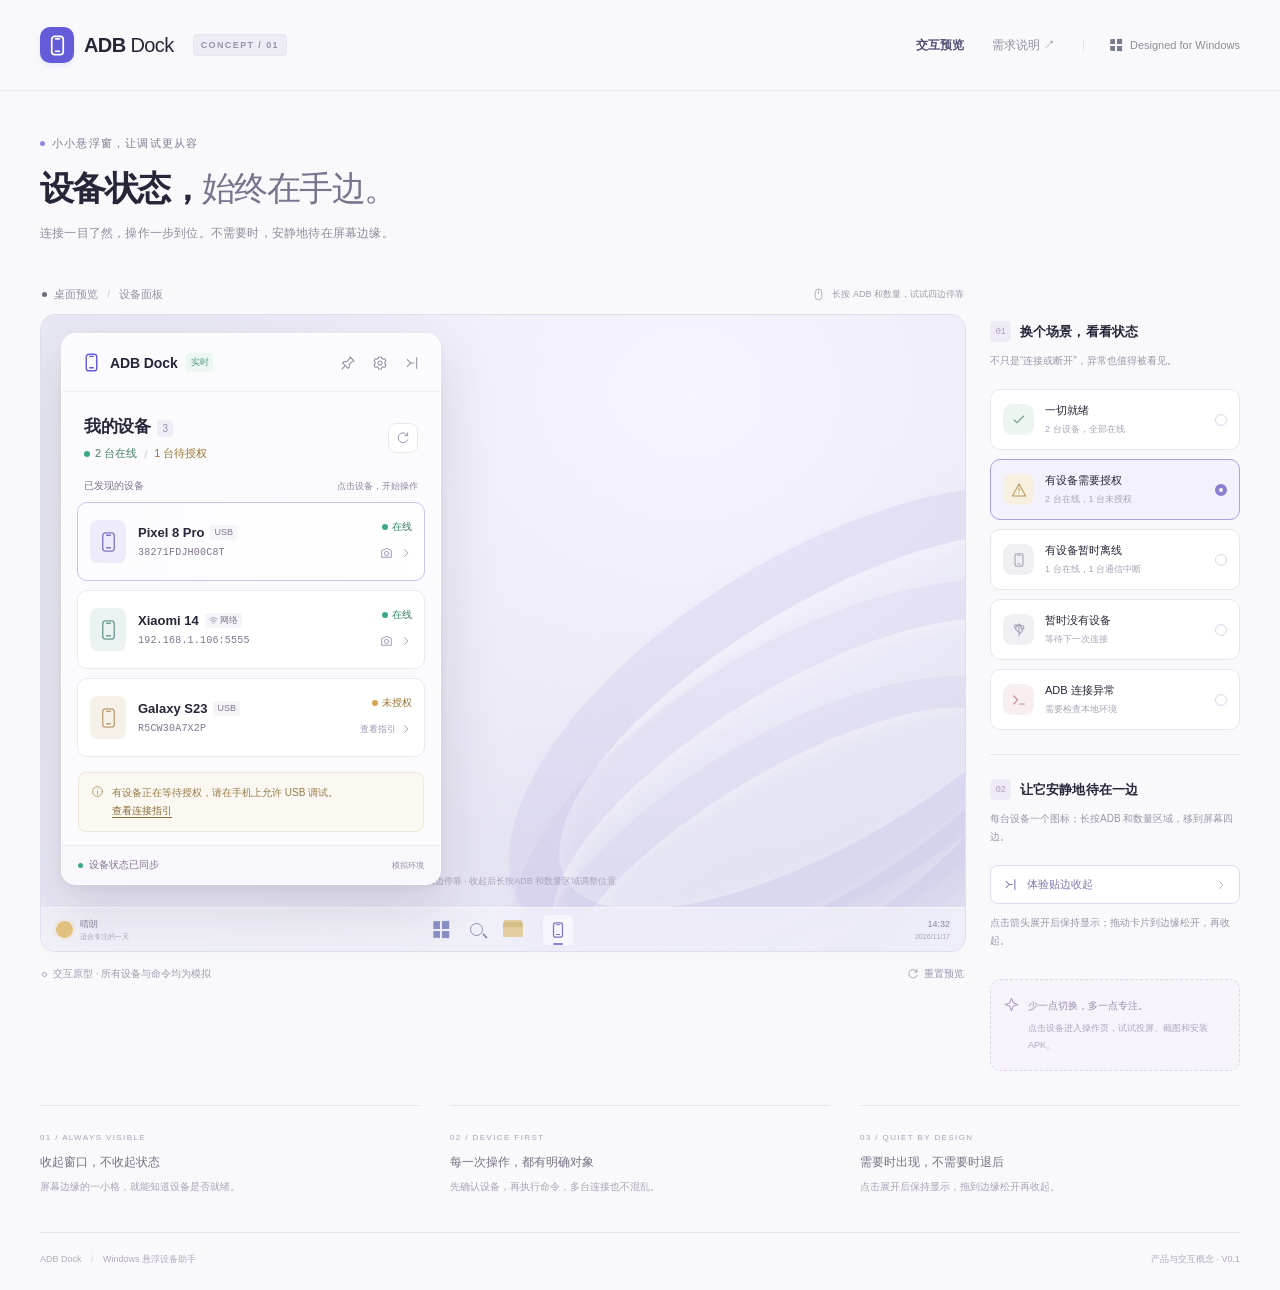
==== index.html @ 78e99a4b "feat: add ADB Dock Windows client" ====
<!doctype html>
<html lang="zh-CN">
<head>
  <meta charset="utf-8">
  <meta name="viewport" content="width=device-width, initial-scale=1">
  <meta name="theme-color" content="#f6f7fb">
  <title>ADB Dock · 让设备，触手可及</title>
  <link rel="icon" href="src/AdbDock.App/Assets/AppIcon.svg">
  <link rel="stylesheet" href="style.css">
  <script src="app.js" defer></script>
</head>
<body>
  <svg class="icon-library" xmlns="http://www.w3.org/2000/svg" aria-hidden="true">
    <symbol id="i-device" viewBox="0 0 24 24"><rect x="6" y="2.5" width="12" height="19" rx="3"/><path d="M10 18h4M10 5h4"/></symbol>
    <symbol id="i-grid" viewBox="0 0 24 24"><rect x="3" y="3" width="7" height="7" rx="1.5"/><rect x="14" y="3" width="7" height="7" rx="1.5"/><rect x="3" y="14" width="7" height="7" rx="1.5"/><rect x="14" y="14" width="7" height="7" rx="1.5"/></symbol>
    <symbol id="i-pin" viewBox="0 0 24 24"><path d="m15 3 6 6-3 1-4 4v4l-2 2-8-8 2-2h4l4-4zM8 16l-5 5"/></symbol>
    <symbol id="i-settings" viewBox="0 0 24 24"><path d="m10 3-.7 2.3-2 .9L5 5.7 3 9l1.7 1.8v2.4L3 15l2 3.3 2.3-.5 2 .9L10 21h4l.7-2.3 2-.9 2.3.5 2-3.3-1.7-1.8v-2.4L21 9l-2-3.3-2.3.5-2-.9L14 3z"/><circle cx="12" cy="12" r="3"/></symbol>
    <symbol id="i-collapse" viewBox="0 0 24 24"><path d="M19 4v16M5 7l5 5-5 5M10 12h5"/></symbol>
    <symbol id="i-chevron" viewBox="0 0 24 24"><path d="m9 5 7 7-7 7"/></symbol>
    <symbol id="i-back" viewBox="0 0 24 24"><path d="m14 5-7 7 7 7M7 12h14"/></symbol>
    <symbol id="i-refresh" viewBox="0 0 24 24"><path d="M20 8a8.5 8.5 0 1 0 .1 7M20 3v5h-5"/></symbol>
    <symbol id="i-camera" viewBox="0 0 24 24"><path d="m8 5 1.5-2h5L16 5h3a2 2 0 0 1 2 2v12H3V7a2 2 0 0 1 2-2z"/><circle cx="12" cy="12" r="4"/></symbol>
    <symbol id="i-install" viewBox="0 0 24 24"><path d="M12 3v12m-4-4 4 4 4-4M4 16v5h16v-5"/></symbol>
    <symbol id="i-command" viewBox="0 0 24 24"><path d="m4 6 6 6-6 6M13 18h7"/></symbol>
    <symbol id="i-mirror" viewBox="0 0 24 24"><rect x="2" y="3" width="15" height="12" rx="2"/><path d="M7 19h7M10 15v4"/><rect x="15" y="9" width="7" height="12" rx="1.5"/><path d="M18 18h1"/></symbol>
    <symbol id="i-info" viewBox="0 0 24 24"><circle cx="12" cy="12" r="9"/><path d="M12 11v6M12 7h.01"/></symbol>
    <symbol id="i-log" viewBox="0 0 24 24"><path d="M8 5h12M8 12h12M8 19h12M3 5h.01M3 12h.01M3 19h.01"/></symbol>
    <symbol id="i-usb" viewBox="0 0 24 24"><path d="M12 21V3m-3 3 3-3 3 3M12 15l-5-4V8m5 10 5-4v-4"/><circle cx="7" cy="6" r="2"/><path d="M15 6h4v4h-4z"/></symbol>
    <symbol id="i-wifi" viewBox="0 0 24 24"><path d="M2 8a16 16 0 0 1 20 0M5 12a11 11 0 0 1 14 0M8 16a6 6 0 0 1 8 0M12 20h.01"/></symbol>
    <symbol id="i-check" viewBox="0 0 24 24"><path d="m5 12 4 4L19 6"/></symbol>
    <symbol id="i-warning" viewBox="0 0 24 24"><path d="m12 3 10 18H2zM12 9v5m0 3h.01"/></symbol>
    <symbol id="i-copy" viewBox="0 0 24 24"><rect x="8" y="8" width="12" height="13" rx="2"/><path d="M16 8V3H3v13h5"/></symbol>
    <symbol id="i-close" viewBox="0 0 24 24"><path d="m6 6 12 12M6 18 18 6"/></symbol>
    <symbol id="i-folder" viewBox="0 0 24 24"><path d="M3 6a2 2 0 0 1 2-2h5l2 3h7a2 2 0 0 1 2 2v11H3z"/></symbol>
    <symbol id="i-spark" viewBox="0 0 24 24"><path d="m12 2 2.8 7.2L22 12l-7.2 2.8L12 22l-2.8-7.2L2 12l7.2-2.8z"/></symbol>
    <symbol id="i-mouse" viewBox="0 0 24 24"><rect x="6" y="2" width="12" height="20" rx="6"/><path d="M12 6v4"/></symbol>
  </svg>

  <header class="site-header">
    <a class="brand" href="./" aria-label="ADB Dock 首页"><span class="brand-logo"><svg><use href="#i-device"/></svg></span><span>ADB<span class="brand-light"> Dock</span></span><span class="version">CONCEPT / 01</span></a>
    <nav aria-label="页面导航"><a class="nav-active" href="#preview">交互预览</a><a href="需求说明.md" target="_blank" rel="noopener">需求说明 <span aria-hidden="true">↗</span></a><span class="platform"><span class="windows-mark" aria-hidden="true"><i></i><i></i><i></i><i></i></span> Designed for Windows</span></nav>
  </header>

  <main>
    <section class="intro">
      <div><div class="eyebrow"><span></span> 小小悬浮窗，让调试更从容</div><h1>设备状态，<span>始终在手边。</span></h1><p>连接一目了然，操作一步到位。不需要时，安静地待在屏幕边缘。</p></div>
      <div class="intro-meta"><span class="meta-line"></span><span>轻量常驻 · 贴边收起 · 多设备管理</span><small>WINDOWS ADB COMPANION</small></div>
    </section>

    <section class="workbench" id="preview" aria-label="悬浮窗交互原型">
      <div class="preview-column">
        <div class="stage-caption"><span><span class="caption-dot"></span> 桌面预览 <span class="caption-divider">/</span> <span id="view-caption">设备面板</span></span><span class="caption-tip"><svg><use href="#i-mouse"/></svg> 长按 ADB 和数量，试试四边停靠</span></div>
        <div class="desktop" id="desktop">
          <div class="desktop-art" aria-hidden="true"><div class="ribbon ribbon-one"></div><div class="ribbon ribbon-two"></div><div class="ribbon ribbon-three"></div></div>
          <div class="desktop-watermark" aria-hidden="true"><span>LESS FRICTION.</span><span>MORE FOCUS.</span><small>把专注，还给手头的工作。</small></div>
          <div class="edge-guide left-guide" aria-hidden="true"></div><div class="edge-guide right-guide" aria-hidden="true"></div><div class="edge-guide top-guide" aria-hidden="true"></div><div class="edge-guide bottom-guide" aria-hidden="true"></div>

          <section class="dock" id="dock" aria-label="ADB Dock 悬浮窗">
            <header class="dock-titlebar" id="drag-handle">
              <div class="dock-brand"><span class="mini-logo"><svg><use href="#i-device"/></svg></span><strong>ADB Dock</strong><span class="live-pill">实时</span></div>
              <div class="title-actions"><button class="icon-button" id="pin-button" title="固定展开" aria-label="固定展开" aria-pressed="false"><svg><use href="#i-pin"/></svg></button><button class="icon-button" id="settings-button" title="设置" aria-label="打开设置"><svg><use href="#i-settings"/></svg></button><button class="icon-button" id="collapse-button" title="贴边收起" aria-label="贴边收起"><svg><use href="#i-collapse"/></svg></button></div>
            </header>
            <div class="dock-content" id="dock-content"></div>
            <footer class="dock-footer"><span class="footer-message" id="footer-message" role="status"><span class="status-dot green"></span> 设备状态已同步</span><span class="footer-shortcut" id="footer-label">本地连接</span></footer>
          </section>

          <section class="edge-tab tone-warning" id="edge-tab" hidden aria-label="ADB 贴边设备列表">
            <button class="edge-summary" id="edge-expand-button" aria-label="短按展开全部设备，长按拖动位置，方向键切换停靠边" title="点击展开；长按 ADB 和数量区域约 350ms 可拖动到四边"><span class="edge-brand">ADB</span><strong id="edge-count">2<span>/3</span></strong><span class="edge-state"><span class="status-dot amber"></span><span id="edge-status">待授权</span></span></button>
            <div class="edge-device-list" id="edge-device-list" role="group" aria-label="各设备连接状态"></div>
            <button class="edge-open-button" id="edge-open-button" aria-label="展开全部设备" title="展开全部设备"><svg class="edge-arrow"><use href="#i-chevron"/></svg></button>
          </section>
          <div class="desktop-tip" id="desktop-tip"><span class="keycap">↔</span><span>支持四边停靠 · 收起后长按ADB 和数量区域调整位置</span></div>
          <div class="desktop-taskbar" aria-hidden="true"><span class="taskbar-weather"><span class="weather-orb"></span><span>晴朗<small>适合专注的一天</small></span></span><div class="taskbar-apps"><span class="taskbar-windows windows-mark"><i></i><i></i><i></i><i></i></span><span class="search-shape"></span><span class="folder-shape"></span><span class="taskbar-adb"><svg><use href="#i-device"/></svg></span></div><span class="taskbar-time">14:32<small>2026/11/17</small></span></div>
        </div>
        <div class="preview-bottom"><span><span class="simulation-dot"></span> 交互原型 · 所有设备与命令均为模拟</span><button id="reset-button"><svg><use href="#i-refresh"/></svg> 重置预览</button></div>
      </div>

      <aside class="control-rail" aria-label="原型体验控制">
        <div class="rail-heading"><span class="section-number">01</span><h2>换个场景，看看状态</h2></div>
        <p class="rail-description">不只是“连接或断开”，异常也值得被看见。</p>
        <div class="scenario-list" role="group" aria-label="模拟设备场景">
          <button class="scenario" data-scenario="healthy" aria-pressed="false"><span class="scenario-icon healthy"><svg><use href="#i-check"/></svg></span><span><strong>一切就绪</strong><small>2 台设备，全部在线</small></span><span class="radio-indicator"></span></button>
          <button class="scenario selected" data-scenario="mixed" aria-pressed="true"><span class="scenario-icon mixed"><svg><use href="#i-warning"/></svg></span><span><strong>有设备需要授权</strong><small>2 台在线，1 台未授权</small></span><span class="radio-indicator"></span></button>
          <button class="scenario" data-scenario="offline" aria-pressed="false"><span class="scenario-icon empty"><svg><use href="#i-device"/></svg></span><span><strong>有设备暂时离线</strong><small>1 台在线，1 台通信中断</small></span><span class="radio-indicator"></span></button>
          <button class="scenario" data-scenario="empty" aria-pressed="false"><span class="scenario-icon empty"><svg><use href="#i-usb"/></svg></span><span><strong>暂时没有设备</strong><small>等待下一次连接</small></span><span class="radio-indicator"></span></button>
          <button class="scenario" data-scenario="error" aria-pressed="false"><span class="scenario-icon error"><svg><use href="#i-command"/></svg></span><span><strong>ADB 连接异常</strong><small>需要检查本地环境</small></span><span class="radio-indicator"></span></button>
        </div>
        <div class="rail-divider"></div>
        <div class="rail-heading"><span class="section-number">02</span><h2>让它安静地待在一边</h2></div>
        <p class="rail-description">每台设备一个图标；长按ADB 和数量区域，移到屏幕四边。</p>
        <button class="edge-demo-button" id="edge-demo-button"><svg><use href="#i-collapse"/></svg><span>体验贴边收起</span><svg><use href="#i-chevron"/></svg></button>
        <p class="rail-description">点击箭头展开后保持显示；拖动卡片到边缘松开，再收起。</p>
        <div class="design-note"><span class="note-icon"><svg><use href="#i-spark"/></svg></span><div><strong>少一点切换，多一点专注。</strong><p>点击设备进入操作页，试试投屏、截图和安装 APK。</p></div></div>
      </aside>
    </section>

    <section class="principles" aria-label="设计原则"><div><span>01 / ALWAYS VISIBLE</span><h3>收起窗口，不收起状态</h3><p>屏幕边缘的一小格，就能知道设备是否就绪。</p></div><div><span>02 / DEVICE FIRST</span><h3>每一次操作，都有明确对象</h3><p>先确认设备，再执行命令，多台连接也不混乱。</p></div><div><span>03 / QUIET BY DESIGN</span><h3>需要时出现，不需要时退后</h3><p>点击展开后保持显示，拖到边缘松开再收起。</p></div></section>
  </main>
  <footer class="site-footer"><span>ADB Dock <span class="footer-slash">/</span> Windows 悬浮设备助手</span><span>产品与交互概念 · V0.1</span></footer>

  <dialog id="action-dialog" aria-labelledby="dialog-title"><div class="dialog-heading"><div><span class="dialog-eyebrow">ADB DOCK / 模拟操作</span><h2 id="dialog-title"></h2></div><button class="icon-button" id="dialog-close" aria-label="关闭弹窗"><svg><use href="#i-close"/></svg></button></div><div id="dialog-body"></div></dialog>
  <div class="toast" id="toast" role="status" hidden></div>
  <input id="apk-input" type="file" accept=".apk" hidden aria-label="选择模拟安装的 APK 文件">
</body>
</html>
---- style.css ----
@charset "UTF-8";
:root{color-scheme:light;--ink:#252638;--muted:#848795;--purple:#635bd8;--purple-light:#efedff;--line:#e9eaf1;--green:#25997a;--amber:#bb841a;--red:#cf565d;--font:"Segoe UI Variable", "Segoe UI", "Microsoft YaHei UI",sans-serif}
*{box-sizing:border-box}body{margin:0;background:#f9f9fc;color:var(--ink);font-family:var(--font);font-size:14px;-webkit-font-smoothing:antialiased}button,input,select{font:inherit}button,a,input,select{-webkit-tap-highlight-color:transparent}button{cursor:pointer}button{color:inherit}button:disabled{cursor:wait;opacity:.55}button:focus-visible,a:focus-visible,input:focus-visible,select:focus-visible{outline:3px solid #9b91f1;outline-offset:3px}a{color:inherit;text-decoration:none}svg{width:20px;height:20px;fill:none;stroke:currentColor;stroke-width:1.65;stroke-linecap:round;stroke-linejoin:round;flex-shrink:0}button{border:0}button, a{touch-action:manipulation}[hidden]{display:none!important}.icon-library{position:absolute;width:0;height:0;overflow:hidden}.site-header{height:91px;max-width:1336px;padding:0 40px;margin:0 auto;display:flex;align-items:center;justify-content:space-between;border-bottom:1px solid var(--line)}.brand{display:flex;align-items:center;gap:10px;font-size:20px;font-weight:720;letter-spacing:-.6px}.brand-logo{width:34px;height:36px;background:var(--purple);border-radius:10px;color:white;display:grid;place-items:center;box-shadow:0 3px 6px #615bd31c}.brand-logo svg{width:23px;height:23px;stroke-width:1.8}.brand-light{font-weight:420}.version{font-size:9px;letter-spacing:1.4px;color:#9595a9;background:#eeedf5;border:1px solid #e7e6ee;padding:5px 7px;border-radius:4px;margin-left:9px;font-weight:600}.site-header nav{display:flex;align-items:center;gap:28px;font-size:12px;color:#8b8c99}.site-header nav a:hover{color:var(--purple)}.site-header nav .nav-active{color:#4f4c71;font-weight:600}.platform{display:flex;align-items:center;gap:8px;padding-left:26px;border-left:1px solid #e0e0e9;font-size:11px}.windows-mark{display:grid;grid-template-columns:repeat(2,5px);gap:2px;width:12px;height:12px;transform:perspective(20px) rotateY(-5deg)}.windows-mark i{background:#777c90}.intro{max-width:1256px;margin:0 auto;padding:45px 0 32px;display:flex;align-items:flex-end;justify-content:space-between}.eyebrow{font-size:11px;color:#7e7e94;display:flex;gap:7px;align-items:center;letter-spacing:1.2px}.eyebrow>span{height:5px;width:5px;background:#9388e0;border-radius:50%}h1{font-size:34px;font-weight:650;letter-spacing:-1.6px;margin:12px 0 11px;line-height:1.5}h1>span{color:#77748c;font-weight:400}.intro p{color:#8c8c9c;font-size:12px;margin:0;letter-spacing:.2px}.intro-meta{display:flex;flex-direction:column;align-items:flex-end;gap:8px;font-size:10px;color:#828293;padding-bottom:3px;letter-spacing:.4px}.intro-meta small{color:#b0b0bd;font-size:8px;letter-spacing:1.7px}.meta-line{height:2px;width:30px;background:#c6c1e5;margin-bottom:4px}.workbench{max-width:1256px;margin:0 auto;display:grid;grid-template-columns:minmax(0,1fr) 274px;gap:28px}.preview-column{min-width:0}.stage-caption{height:40px;display:flex;align-items:center;justify-content:space-between;font-size:11px;color:#9091a2;padding:0 2px}.stage-caption>span{display:flex;align-items:center;gap:7px}.caption-dot{height:5px;width:5px;background:#6c6d80;border-radius:50%}.caption-divider{color:#c9c9d5;padding:0 2px}.caption-tip{font-size:10px;color:#9d9dae}.caption-tip svg{width:13px;height:13px;stroke-width:1.4}.desktop{height:638px;position:relative;background:#e8eaf5;border:1px solid #dedfec;border-radius:15px;overflow:hidden;isolation:isolate;box-shadow:0 10px 26px #29274504}.desktop-art{position:absolute;inset:0;overflow:hidden;pointer-events:none;background:radial-gradient(ellipse at 70% 12%,#f6f4ff 0%,transparent 60%),linear-gradient(145deg,#e7e8f3,#e9e7f4 55%,#dddff1)}.ribbon{position:absolute;border-radius:50%;border:52px solid #c0b9e540;transform:rotate(-31deg);width:720px;height:340px;right:-225px;bottom:60px;box-shadow:inset 0 3px 20px #ffffff59,0 12px 24px #9991c40c}.ribbon-two{width:660px;height:300px;right:-170px;bottom:8px;border-width:42px;border-color:#c3b8e530}.ribbon-three{width:590px;height:250px;right:-118px;bottom:-36px;border-width:35px;border-color:#c3bce12e}.desktop-watermark{position:absolute;top:59px;left:31px;display:flex;flex-direction:column;gap:4px;pointer-events:none;color:#b5b2c7;font-size:12px;letter-spacing:3px;font-weight:650;line-height:1.6}.desktop-watermark small{font-size:9px;font-weight:400;letter-spacing:1.2px;margin-top:7px;color:#a8a5bb}.edge-guide{position:absolute;top:15px;bottom:62px;width:2px;border-radius:4px;background:#9381e3;opacity:0;transition:opacity .2s;pointer-events:none}.left-guide{left:5px}.right-guide{right:5px}.desktop.dragging .edge-guide{opacity:.3}.dock{width:380px;height:520px;position:absolute;left:calc(50% - 156px);top:34px;z-index:3;background:#fbfbfe;border-radius:15px;border:1px solid #ffffffeb;box-shadow:0 24px 60px #3e365326,0 4px 12px #3d365d0d;display:flex;flex-direction:column;overflow:hidden}.dock-titlebar{display:flex;align-items:center;justify-content:space-between;height:58px;min-height:58px;padding:0 14px 0 18px;border-bottom:1px solid #eeedf5;cursor:grab;touch-action:none;user-select:none}.dock-titlebar:active{cursor:grabbing}.dock-brand{display:flex;align-items:center;gap:7px;font-size:13px;letter-spacing:-.1px}.mini-logo{width:23px;height:25px;color:var(--purple);display:grid;place-items:center}.mini-logo svg{width:21px;height:21px}.dock-brand strong{font-weight:650}.live-pill{font-size:9px;background:#edf7f2;color:#4d967e;padding:3px 5px;border-radius:4px;margin-left:1px}.title-actions{display:flex;gap:3px}.icon-button{background:transparent;color:#9695a6;width:29px;height:30px;display:inline-flex;align-items:center;justify-content:center;border-radius:7px;padding:6px;flex-shrink:0}.icon-button svg{width:16px;height:16px}.icon-button:hover{background:#eeedf6;color:#61599e}.icon-button.active{color:var(--purple);background:#eeebff}.dock-content{flex:1;min-height:0;overflow-y:auto;scrollbar-width:thin;scrollbar-color:#ddd9e8 transparent}.list-overview{padding:23px 22px 18px;display:flex;justify-content:space-between;align-items:center}.overview-title{display:flex;align-items:baseline;gap:7px;margin-bottom:8px}.overview-title h2{margin:0;font-size:17px;font-weight:650;letter-spacing:-.4px}.overview-title .device-quantity{font-size:10px;color:#9492a6;background:#efedf6;padding:2px 5px;border-radius:4px;line-height:1.3}.overview-status{font-size:10px;color:#9c97a9;display:flex;align-items:center;gap:5px}.overview-status .online-text{color:#658e7b}.overview-status .status-separator{color:#c7c5d1;margin:0 2px}.overview-status .warning-text{color:#b28742}.status-dot{width:6px;height:6px;min-width:6px;border-radius:50%;display:inline-block;flex-shrink:0}.green{background:#3da78c}.amber{background:#d4a64f}.gray{background:#aaaeba}.red{background:#d5636d}.refresh-button{width:30px;height:30px;background:#fff;border:1px solid #e9e8f1;border-radius:8px;color:#9994ae;display:grid;place-items:center}.refresh-button svg{width:14px;height:14px}.refresh-button:hover{border-color:#bcb5eb;color:var(--purple)}.list-section-caption{padding:0 22px 9px;display:flex;align-items:center;justify-content:space-between;color:#a4a0b2;font-size:9px}.list-section-caption small{font-size:9px;color:#b6b2c2}.device-list{display:flex;flex-direction:column;gap:9px;padding:0 15px}.device-row{display:flex;align-items:center;gap:12px;position:relative;background:#fff;border:1px solid #eae8f1;border-radius:10px;min-height:79px;padding:13px 12px;text-align:left;transition:border-color .15s,box-shadow .15s;cursor:pointer}.device-row:hover{border-color:#c5bde9;box-shadow:0 3px 10px #51448008}.device-row.primary{border-color:#c9c2f0;background:linear-gradient(105deg,#fcfbff,#fff)}.device-avatar{height:43px;width:36px;min-width:36px;border-radius:8px;display:grid;place-items:center;background:#eeecfb;color:#8274c4}.device-avatar svg{width:23px;height:26px;stroke-width:1.4}.device-avatar.mint{background:#eaf3f1;color:#6e9c94}.device-avatar.sand{background:#f6f1e8;color:#bca076}.device-identity{flex:1;min-width:0}.device-name-line{display:flex;align-items:center;gap:6px;margin-bottom:7px}.device-name{font-size:12px;font-weight:600;white-space:nowrap;overflow:hidden;text-overflow:ellipsis}.connection-badge{display:inline-flex;align-items:center;font-size:8px;line-height:1.4;color:#a09bad;background:#f5f4f9;border-radius:3px;padding:1px 4px;white-space:nowrap}.connection-badge svg{width:9px;height:9px;margin-right:2px}.device-serial{font-size:9px;font-family:Consolas,"Cascadia Code",monospace;color:#a19cab;letter-spacing:.2px;white-space:nowrap;overflow:hidden;text-overflow:ellipsis}.device-end{display:flex;flex-direction:column;align-items:flex-end;gap:9px;flex-shrink:0}.device-state{display:flex;align-items:center;gap:4px;font-size:9px;color:#599b85}.device-state.warning{color:#b58a43}.device-state.offline{color:#9595a6}.row-action{height:20px;font-size:9px;color:#9d95b7;display:flex;align-items:center;gap:4px}.row-action svg{width:12px;height:12px}.quick-camera{padding:3px;color:#9a91b7;background:none;display:grid;place-items:center;border-radius:4px}.quick-camera:hover{color:var(--purple);background:var(--purple-light)}.quick-camera svg{width:13px;height:13px}.auth-notice{margin:15px 16px 0;padding:11px 12px;border:1px solid #efe7d8;background:#fbf8f1;border-radius:8px;display:flex;gap:8px;align-items:flex-start;color:#ac8e56}.auth-notice>svg{width:13px;height:13px;margin-top:1px;stroke-width:1.5}.auth-notice p{margin:0;font-size:9px;line-height:1.8;color:#b1966c}.auth-notice button{background:none;color:#9c7e45;font-size:9px;padding:0;white-space:nowrap;text-decoration:underline;text-underline-offset:3px}.dock-footer{height:39px;min-height:39px;display:flex;justify-content:space-between;align-items:center;gap:8px;border-top:1px solid #edeaf3;background:#f8f7fb;padding:0 16px;font-size:9px;color:#a09aad}.footer-message{display:flex;align-items:center;gap:6px;overflow:hidden;white-space:nowrap;text-overflow:ellipsis;min-width:0}.footer-message .status-dot{height:5px;width:5px;min-width:5px}.footer-shortcut{font-size:8px;color:#b3adbf;white-space:nowrap}.edge-tab {
  position:absolute;right:0;top:180px;z-index:4;width:52px;height:auto;
  padding:10px 7px 6px;border-radius:14px 0 0 14px;
  border:1px solid #e3dff0;border-right:0;background:#fdfcff;
  box-shadow:-6px 4px 18px #49415f12;display:flex;align-items:center;
  flex-direction:column;color:var(--purple);gap:7px;
}
.edge-tab.side-left{left:0;right:auto;border-radius:0 14px 14px 0;border-right:1px solid #e3dff0;border-left:0}
.edge-tab.is-dragging{box-shadow:0 10px 35px #51446533;opacity:.95;cursor:grabbing}
.edge-tab.is-dragging .edge-summary{cursor:grabbing}
.edge-tab.is-dragging .edge-tooltip{visibility:hidden;opacity:0}
.edge-tab.horizontal{width:max-content;max-width:calc(100% - 16px);flex-direction:row;gap:7px;padding:8px;border:1px solid #e3dff0;align-items:center}
.edge-tab.side-top{border-top:0;border-radius:0 0 14px 14px}
.edge-tab.side-bottom{border-bottom:0;border-radius:14px 14px 0 0}
.horizontal .edge-summary{padding:0 9px 0 0;border-bottom:0;border-right:1px solid #eeebf5;width:45px;gap:4px;border-radius:0}
.horizontal .edge-state{font-size:8px}
.horizontal .edge-device-list{flex-direction:row}
.horizontal .edge-open-button{width:26px;height:34px}
.side-top .edge-arrow{transform:rotate(90deg)}
.side-bottom .edge-arrow{transform:rotate(-90deg)}
.side-top .edge-tooltip{left:50%;right:auto;top:calc(100% + 18px);transform:translateX(-50%)}
.side-bottom .edge-tooltip{left:50%;right:auto;top:auto;bottom:calc(100% + 18px);transform:translateX(-50%)}
.edge-guide.top-guide,.edge-guide.bottom-guide{left:15px;right:15px;top:5px;bottom:auto;width:auto;height:2px}
.edge-guide.bottom-guide{top:auto;bottom:49px}
.desktop.edge-dragging .edge-guide{opacity:.4}
.edge-summary{width:36px;padding:0 0 9px;background:none;border-bottom:1px solid #eeebf5;display:flex;flex-direction:column;align-items:center;gap:7px;border-radius:5px 5px 0 0;cursor:grab;touch-action:none;user-select:none}
.edge-summary:hover .edge-brand{color:var(--purple)}
.edge-brand{font-size:8px;font-weight:650;letter-spacing:1px;color:#a298b4}
.edge-state{display:flex;align-items:center;gap:3px;font-size:8px;color:#a17f42;white-space:nowrap}
.edge-state .status-dot{width:4px;height:4px;min-width:4px}
.edge-tab strong{font-size:17px;line-height:1;letter-spacing:0;font-weight:650;color:#4e4963}
.edge-tab strong span{font-size:11px;color:#9c95ac;font-weight:400;padding-left:1px}
.edge-device-list{display:flex;flex-direction:column;gap:5px;align-items:center}
.edge-device-button,.edge-placeholder,.edge-more{width:34px;height:34px;border-radius:9px;position:relative;display:grid;place-items:center;background:none;flex-shrink:0}
.edge-device-button>svg,.edge-placeholder>svg{width:20px;height:24px;stroke-width:1.8}
.edge-device-button.online{color:#288466;background:#edf7f2}
.edge-device-button.unauthorized{color:#b98628;background:#fcf4e5}
.edge-device-button.offline{color:#9694a2;background:#f0eff4}
.edge-device-button:hover,.edge-device-button:focus-visible{box-shadow:0 0 0 1px currentColor}
.edge-device-marker{position:absolute;right:1px;bottom:2px;width:12px;height:12px;border-radius:50%;display:grid;place-items:center;background:#fdfcff;border:1px solid currentColor;font-size:8px;font-weight:650;line-height:1}
.edge-tooltip{position:absolute;right:calc(100% + 17px);top:50%;transform:translateY(-50%);display:flex;flex-direction:column;align-items:flex-start;gap:5px;padding:11px 13px;background:#fdfcff;border:1px solid #e6dfef;border-radius:10px;box-shadow:0 5px 24px #51446517;white-space:nowrap;text-align:left;pointer-events:none;visibility:hidden;opacity:0;transition:opacity .12s;z-index:8}
.edge-tooltip b{font-size:12px;font-weight:600;color:#544760}
.edge-tooltip em{font-size:10px;font-style:normal;color:#8f7f9c}
.edge-tooltip small{font-family:Consolas,monospace;font-size:9px;color:#a192ad}
.edge-device-button:hover .edge-tooltip,.edge-device-button:focus-visible .edge-tooltip{visibility:visible;opacity:1}
.side-left .edge-tooltip{left:calc(100% + 17px);right:auto}
.edge-placeholder{color:#a29aaa;background:#f0edf5}
.edge-placeholder.error{color:#c45a6a;background:#fbedef}
.edge-placeholder:hover,.edge-more:hover{background:#eee8f7}
.edge-more{font-size:10px;color:#8e79b5;background:#f1edf8;font-weight:600}
.edge-open-button{width:34px;height:26px;border-radius:7px;background:none;display:grid;place-items:center}
.edge-open-button:hover{background:#f1edf8}
.edge-arrow{width:12px;height:12px;color:#aaa0bd;transform:rotate(180deg)}
.side-left .edge-arrow{transform:none}
.tone-good .edge-state{color:#539a81}.tone-empty .edge-state{color:#94919f}.tone-error .edge-state{color:#c16870}
.desktop-tip{position:absolute;bottom:63px;left:0;right:0;display:flex;align-items:center;justify-content:center;gap:7px;font-size:9px;color:#aaa3bd;pointer-events:none}.keycap{font-size:11px;color:#a096bc}.desktop-taskbar{height:44px;position:absolute;bottom:0;left:0;right:0;display:flex;align-items:center;justify-content:space-between;padding:0 15px;background:#f7f6fcaa;border-top:1px solid #ffffff75;backdrop-filter:blur(15px);color:#89849e}.taskbar-weather{display:flex;align-items:center;gap:7px;font-size:9px;line-height:1.6}.weather-orb{width:17px;height:17px;border-radius:50%;background:#e5c482;box-shadow:0 0 0 3px #eaca8420}.taskbar-weather small,.taskbar-time small{display:block;font-size:7px;opacity:.7}.taskbar-apps{position:absolute;left:50%;transform:translateX(-50%);display:flex;align-items:center;gap:20px}.taskbar-windows{width:17px;height:17px;grid-template-columns:repeat(2,7px);gap:2px}.taskbar-windows i{background:#8a90c4}.search-shape{height:13px;width:13px;border-radius:50%;border:1.7px solid #9291a9;position:relative}.search-shape:after{content:"";height:6px;width:1.5px;background:#9291a9;position:absolute;right:-3px;bottom:-4px;transform:rotate(-40deg)}.folder-shape{width:20px;height:15px;background:#d5bd86;border-radius:2px;box-shadow:0 -3px 0 -1px #e1cda3;position:relative}.folder-shape:after{content:"";position:absolute;inset:5px 0 0;background:#e4cea1;border-radius:1px}.taskbar-adb{height:30px;width:30px;background:#ffffff8f;border-radius:5px;display:grid;place-items:center;color:#8176c1;position:relative}.taskbar-adb svg{width:18px;height:18px}.taskbar-adb:after{content:"";position:absolute;bottom:0;left:10px;right:10px;height:2px;border-radius:2px;background:#8f81d1}.taskbar-time{font-size:9px;text-align:right;line-height:1.6}.preview-bottom{display:flex;align-items:center;justify-content:space-between;padding:13px 2px;font-size:10px;color:#a09bae;gap:8px}.preview-bottom>span{display:flex;align-items:center;gap:6px}.simulation-dot{width:5px;height:5px;border:1px solid #aaa3bb;border-radius:50%}.preview-bottom button{background:none;display:flex;align-items:center;gap:5px;padding:2px 0;color:#9b95ac;font-size:10px}.preview-bottom button:hover{color:var(--purple)}.preview-bottom button svg{width:12px;height:12px}.control-rail{padding-top:47px}.rail-heading{display:flex;align-items:center;gap:9px}.section-number{font-family:Consolas,monospace;font-size:9px;letter-spacing:-.5px;color:#aaa2c3;background:#eeebf6;width:21px;height:21px;display:grid;place-items:center;border-radius:5px}.rail-heading h2{font-size:13px;font-weight:600;letter-spacing:.1px;margin:0}.rail-description{font-size:10px;color:#9b96a8;margin:10px 0 19px;line-height:1.8}.scenario-list{display:flex;flex-direction:column;gap:9px}.scenario{width:100%;padding:13px 12px;background:#fff;border:1px solid #e9e6ef;border-radius:10px;display:flex;align-items:center;gap:11px;text-align:left;transition:background .15s,border-color .15s}.scenario:hover{border-color:#cbc3e5;background:#fcfbff}.scenario.selected{border-color:#aaa0e0;background:#f3f1fc;box-shadow:0 1px 5px #51407705}.scenario-icon{height:31px;width:31px;display:grid;place-items:center;border-radius:9px;flex-shrink:0}.scenario-icon svg{height:16px;width:16px;stroke-width:1.6}.scenario-icon.healthy{background:#edf5f1;color:#6b9c85}.scenario-icon.mixed{background:#f7efdf;color:#bf9959}.scenario-icon.empty{background:#efeff4;color:#a5a0b4}.scenario-icon.error{background:#f8eeef;color:#c28a92}.scenario>span:nth-child(2){display:flex;flex-direction:column;gap:5px;flex:1}.scenario strong{font-size:11px;font-weight:500}.scenario small{font-size:9px;color:#aaa3b7}.radio-indicator{height:12px;width:12px;border-radius:50%;border:1px solid #dcd7e9}.scenario.selected .radio-indicator{border:4px solid #8c7dce;background:#fff}.rail-divider{height:1px;background:#e9e5ef;margin:24px 0}.edge-demo-button{display:flex;align-items:center;gap:9px;width:100%;height:39px;padding:0 12px;border:1px solid #e0daef;border-radius:8px;background:#fff;color:#8375b0;font-size:11px}.edge-demo-button>svg:first-child{width:15px;height:15px}.edge-demo-button>svg:last-child{width:12px;height:12px;margin-left:auto;color:#ada3c6}.edge-demo-button:hover{border-color:#b5a8de;background:#f5f2ff}.switch-row{margin-top:17px;display:flex;align-items:center;justify-content:space-between;position:relative;cursor:pointer;font-size:10px;color:#6e677f}.switch-row small{display:block;font-size:9px;color:#afa7bc;margin-top:5px}.switch-row input{position:absolute;right:0;width:30px;height:18px;opacity:0;cursor:pointer}.switch-track{width:29px;height:17px;background:#ded9e9;border-radius:12px;position:relative;pointer-events:none;transition:background .2s}.switch-track:after{content:"";position:absolute;width:11px;height:11px;left:3px;top:3px;background:white;border-radius:50%;box-shadow:0 1px 3px #55446719;transition:transform .2s}.switch-row input:checked+.switch-track{background:#8475cc}.switch-row input:checked+.switch-track:after{transform:translateX(12px)}.switch-row input:focus-visible+.switch-track{outline:3px solid #9b91f1;outline-offset:3px}.design-note{display:flex;gap:9px;padding:16px 13px;border-radius:10px;border:1px dashed #ddd6eb;margin-top:29px;background:#f6f3fa}.note-icon{color:#b1a0cb;display:block;padding-top:1px}.note-icon svg{width:15px;height:15px}.design-note strong{font-size:10px;color:#9c8db0;font-weight:500}.design-note p{font-size:9px;line-height:1.9;color:#b2a6bf;margin:7px 0 0}.principles{max-width:1256px;margin:34px auto 36px;display:grid;grid-template-columns:repeat(3,1fr);gap:30px}.principles>div{border-top:1px solid #e7e3ef;padding-top:21px}.principles span{font-size:8px;letter-spacing:1.4px;color:#aaa1b9}.principles h3{font-size:12px;margin:11px 0 7px;font-weight:550;color:#777082}.principles p{margin:0;font-size:10px;color:#aaa1b5;line-height:1.8}.site-footer{max-width:1256px;margin:0 auto;padding:20px 0 24px;border-top:1px solid #e9e5ef;display:flex;justify-content:space-between;font-size:9px;color:#b3a9bf}.footer-slash{color:#cfc7d9;margin:0 7px}.detail-heading{display:flex;align-items:center;gap:8px;padding:15px 15px 9px}.detail-heading h2{font-size:12px;font-weight:550;margin:0}.detail-heading .icon-button{height:25px;width:25px}.detail-heading>span{margin-left:auto;font-size:9px;color:#aba3bc}.device-detail-card{padding:15px 20px 17px;display:flex;align-items:center;gap:12px}.device-detail-card .device-avatar{height:52px;width:43px;border-radius:10px}.device-detail-card .device-avatar svg{height:30px;width:27px}.detail-device-name{font-size:16px;font-weight:600;margin-bottom:7px}.detail-meta{font-size:9px;color:#a39aae;display:flex;gap:7px;align-items:center}.detail-serial{display:flex;align-items:center;gap:6px;margin-top:6px;color:#a69db3;font-family:Consolas,monospace;font-size:9px}.detail-serial .icon-button{width:20px;height:20px;padding:3px}.detail-serial svg{width:11px;height:11px}.action-section-label{padding:0 22px;margin:0 0 11px;color:#a69cb5;font-size:9px}.action-grid{padding:0 19px;display:grid;grid-template-columns:repeat(3,1fr);gap:9px}.device-action{height:82px;background:#fff;border:1px solid #e9e5f1;border-radius:10px;display:flex;flex-direction:column;align-items:center;justify-content:center;gap:9px;font-size:10px;color:#7c6c99;transition:background .15s,border-color .15s}.device-action svg{width:21px;height:21px;stroke-width:1.5}.device-action:hover{background:#f2effb;border-color:#c6b8e5;color:var(--purple)}.device-action.primary-action{background:#f1edfb;border-color:#d8cfeb;color:#8b6ebe}.operation-note{margin:17px 20px 0;padding:11px 12px;background:#f4f2f8;border-radius:8px;font-size:9px;color:#a298ae;line-height:1.8;display:flex;align-items:flex-start;gap:7px}.operation-note svg{width:13px;height:13px;margin-top:1px}.empty-state{padding:47px 30px 0;display:flex;flex-direction:column;align-items:center;text-align:center}.empty-illustration{width:83px;height:83px;border-radius:25px;background:#f0edf7;display:grid;place-items:center;position:relative;margin-bottom:21px;color:#ad9cc4}.empty-illustration>svg{width:40px;height:40px;stroke-width:1.2}.empty-illustration:after{content:"";position:absolute;inset:-8px;border:1px dashed #e3daee;border-radius:32px}.empty-state.error-state .empty-illustration{background:#f8edef;color:#c3919c}.empty-state.error-state .empty-illustration:after{border-color:#ecdde2}.empty-state h3{font-size:15px;font-weight:600;margin:0 0 10px;color:#6d5d7e}.empty-state p{font-size:11px;color:#ab9eb8;margin:0;line-height:2}.empty-state .primary-button{margin-top:21px}.empty-hint{font-size:9px;color:#b6abc0;padding:18px 0 0}.primary-button,.secondary-button{min-height:35px;display:inline-flex;align-items:center;justify-content:center;gap:7px;padding:8px 15px;border-radius:7px;font-size:11px}.primary-button{background:var(--purple);color:#fff}.primary-button:hover{background:#524abf}.secondary-button{background:#f0edf7;color:#8e7da7;border:1px solid #e7deef}.secondary-button:hover{background:#e9e2f4}.primary-button svg,.secondary-button svg{width:13px;height:13px}dialog{width:min(430px,calc(100% - 32px));border:1px solid #eee8f4;border-radius:17px;padding:24px;background:#fdfcff;color:var(--ink);box-shadow:0 35px 120px #33213b40}dialog::backdrop{background:#30263d36;backdrop-filter:blur(4px)}.dialog-heading{display:flex;align-items:flex-start;justify-content:space-between;margin-bottom:22px}.dialog-eyebrow{font-size:8px;color:#b0a0bf;letter-spacing:1px}.dialog-heading h2{font-size:18px;margin:9px 0 0;font-weight:600;color:#675373}.dialog-heading .icon-button{margin:-5px -6px 0 0}.dialog-copy{font-size:12px;color:#a18eab;line-height:1.9;margin:0 0 17px}.dialog-device{display:flex;align-items:center;gap:10px;background:#f4eff8;border:1px solid #e8deef;border-radius:9px;padding:12px;margin-bottom:17px}.dialog-device svg{color:#a38ab6}.dialog-device strong{font-size:12px;font-weight:550;color:#8c719c;display:block}.dialog-device small{display:block;font-size:10px;color:#b09cbb;margin-top:5px;font-family:Consolas,monospace}.dialog-buttons{display:flex;justify-content:flex-end;gap:8px;margin-top:23px}.choice-list{display:flex;flex-direction:column;gap:8px}.choice-list button{display:flex;align-items:center;gap:10px;width:100%;padding:12px 13px;border:1px solid #e8deef;background:#fff;border-radius:8px;font-size:12px;text-align:left;color:#937ca6}.choice-list button:hover{background:#f3edf9;border-color:#cbbbdb}.choice-list button svg{width:17px;height:17px}.choice-list button small{margin-left:auto;font-size:9px;color:#b6a4c1}.guide-steps{list-style:none;margin:0;padding:0;counter-reset:steps;display:flex;flex-direction:column;gap:15px}.guide-steps li{counter-increment:steps;display:flex;align-items:flex-start;gap:10px;font-size:12px;color:#a087af;line-height:1.8}.guide-steps li:before{content:counter(steps);height:22px;width:22px;flex-shrink:0;display:grid;place-items:center;border-radius:7px;background:#efe7f7;color:#a38ab9;font-size:10px}.info-table{width:100%;border-collapse:collapse;font-size:11px;color:#9b81aa}.info-table th,.info-table td{padding:12px 0;border-bottom:1px solid #eee7f3;text-align:left}.info-table th{font-weight:400;color:#b09abc;width:36%}.info-table td{font-family:var(--font);overflow-wrap:anywhere}.log-output{font-family:Consolas,monospace;font-size:10px;line-height:1.9;background:#2e293a;color:#c6bad7;padding:14px;border-radius:9px;white-space:pre-wrap;overflow:auto;max-height:230px;min-height:150px}.dialog-settings .switch-row{font-size:12px;padding:4px 0 13px;border-bottom:1px solid #eee5f5}.dialog-settings .switch-row small{font-size:10px}.field-label{display:block;font-size:11px;color:#aa91b8;margin-top:18px}.field-input{display:block;width:100%;height:36px;margin-top:9px;border:1px solid #e6dbef;border-radius:7px;background:#f9f5fc;padding:8px 10px;color:#9b81ad;font-size:11px}.toast{position:fixed;bottom:28px;left:50%;transform:translateX(-50%);padding:12px 19px;background:#3c324f;color:#fff;border-radius:10px;box-shadow:0 5px 25px #3e2f5b21;font-size:12px;max-width:calc(100% - 32px);z-index:20;text-align:center;line-height:1.6}.busy-indicator{height:10px;width:10px;border-radius:50%;border:1.5px solid #cdc2db;border-top-color:#8b70b0;animation:spin .8s linear infinite;flex-shrink:0}@keyframes spin{to{transform:rotate(360deg)}}
.dock{height:552px}.dock-brand{font-size:14px}.device-name{font-size:13px}.device-serial{font-size:10px;color:#80748d}.device-state{font-size:10px;color:#327e65}.device-state.warning{color:#95702f}.connection-badge{font-size:9px;color:#83778e}.overview-status{font-size:11px}.overview-status .online-text{color:#47816a}.overview-status .warning-text{color:#9a7431}.list-section-caption{font-size:10px;color:#82748f}.list-section-caption small{font-size:9px;color:#92849d}.auth-notice p{font-size:10px;color:#967a49}.auth-notice button{font-size:10px;color:#8a6c36}.dock-footer{font-size:10px;color:#877693}.footer-shortcut{color:#998aa5}.detail-meta,.detail-serial{font-size:10px;color:#8c789d}.device-action{font-size:11px;color:#806591}.device-action.primary-action{color:#8060ad}.operation-note{font-size:10px;color:#8c779b}.edge-state{font-size:9px}.empty-state p{color:#8a739b}.empty-state h3{color:#695176}.dialog-copy{color:#887092}.guide-steps li{color:#896894}.dialog-device strong{color:#7e5d90}.info-table{color:#866594}.info-table th{color:#9880a5}.log-output{color:#d4c9e1}
@media(min-width:1500px){.intro{padding-top:54px;padding-bottom:38px}.desktop{height:680px}.dock{top:52px}.desktop-tip{bottom:77px}.control-rail{padding-top:52px}.principles{margin-top:43px}}
@media(max-width:1350px){.intro,.workbench,.principles,.site-footer{margin-left:40px;margin-right:40px}.intro-meta{display:none}.workbench{grid-template-columns:minmax(0,1fr) 250px;gap:24px}.dock{left:calc(50% - 165px)}.desktop-watermark{left:22px;font-size:10px;letter-spacing:2px}.desktop-watermark small{max-width:90px;line-height:2}.stage-caption .caption-tip{font-size:9px}}
@media(max-width:1050px){.site-header{padding:0 26px}.intro,.workbench,.principles,.site-footer{margin-left:26px;margin-right:26px}.workbench{grid-template-columns:minmax(0,1fr) 225px;gap:21px}.dock{left:calc(50% - 190px)}.desktop-watermark{display:none}.desktop{height:626px}.dock{top:30px}.scenario{padding:12px 9px;gap:8px}.scenario-icon{width:27px;height:29px}.rail-heading h2{font-size:12px}.rail-description{font-size:9px}.caption-tip{display:none!important}.site-header nav{gap:20px}.platform{display:none}}
@media(max-width:800px){.intro{padding:32px 0 20px}.intro h1{font-size:29px}.workbench{grid-template-columns:1fr;gap:0}.control-rail{padding-top:20px;display:grid;grid-template-columns:1fr 1fr;gap:0 22px}.control-rail>.rail-heading:first-child{grid-column:1/-1}.control-rail>.rail-description:nth-child(2){grid-column:1/-1;margin:9px 0 13px}.scenario-list{grid-column:1/-1;display:grid;grid-template-columns:repeat(2,1fr)}.rail-divider{grid-column:1/-1;margin:22px 0}.control-rail>.rail-heading:nth-of-type(4){grid-column:1/-1}.edge-demo-button{grid-column:1}.control-rail>.rail-description{grid-column:1/-1}.switch-row{margin-top:0}.design-note{grid-column:1/-1;margin-top:20px}.principles{gap:20px}.principles p{line-height:2}.desktop-watermark{display:flex}.dock{left:calc(50% - 145px)}.desktop{height:626px}.preview-bottom{font-size:9px}.version{display:none}.principles{margin-top:28px}}
@media(max-width:520px){.site-header{height:72px;padding:0 18px}.brand{font-size:18px;gap:8px}.brand-logo{width:29px;height:31px;border-radius:9px}.brand-logo svg{width:20px;height:20px}.site-header nav{gap:13px;font-size:10px}.intro,.workbench,.principles,.site-footer{margin-left:14px;margin-right:14px}.intro{padding-top:28px}.intro h1{font-size:26px;letter-spacing:-1px}.eyebrow{font-size:10px;letter-spacing:.8px}.intro p{font-size:10px;line-height:1.9;max-width:310px}.desktop{height:600px;border-radius:12px}.dock{width:calc(100% - 20px);max-width:380px;left:10px;top:22px;height:510px}.desktop-watermark{display:none}.desktop-tip{bottom:49px;font-size:8px}.taskbar-weather{display:none}.taskbar-time{margin-left:auto}.device-list{padding:0 11px}.device-row{gap:8px;padding:12px 10px}.list-overview{padding-left:17px;padding-right:17px}.device-name{font-size:11px}.device-avatar{width:31px;min-width:31px}.device-end{gap:8px}.device-state{font-size:8px}.device-serial{font-size:8px}.preview-bottom>span{font-size:8px}.scenario{padding:11px 8px;gap:8px}.scenario-icon{width:24px;height:27px}.scenario strong{font-size:10px}.scenario small{font-size:8px}.radio-indicator{height:10px;width:10px}.scenario.selected .radio-indicator{border-width:3px}.control-rail{gap:0 14px}.principles{grid-template-columns:1fr;gap:19px;margin-bottom:25px}.principles>div{padding-top:15px}.principles h3{margin-top:8px}.principles p{font-size:10px}.site-footer{font-size:8px}.stage-caption{font-size:10px}.dock-titlebar{padding-left:12px;padding-right:10px}.dock-brand{gap:4px}.dock-brand strong{font-size:12px}.live-pill{font-size:8px}.title-actions{gap:1px}.action-grid{padding:0 14px;gap:7px}.device-action{height:78px}.auth-notice{margin-left:12px;margin-right:12px}}
@media(prefers-reduced-motion:reduce){*,*:before,*:after{animation:none!important;transition:none!important;scroll-behavior:auto!important}}

#pin-button.active{color:var(--purple);background:var(--purple-light);box-shadow:inset 0 0 0 1px var(--purple)}

/* Keep the browser preview's compact expand control aligned with the native UI. */
.edge-tab .edge-open-button{width:36px;height:32px;min-height:32px;margin-top:3px;padding:0;border:1px solid #cec6f5;border-radius:8px;background:#f1eeff;color:#6b5ce7;transition:background .15s,border-color .15s}
.edge-tab.horizontal .edge-open-button{width:32px;height:36px;margin:0 0 0 3px}
.edge-tab .edge-open-button:hover{background:#e9e3ff;border-color:#a99cee}
.edge-tab .edge-open-button:active{background:#ddd5ff}
.edge-tab .edge-open-button svg{width:18px;height:18px;stroke-width:1.8}
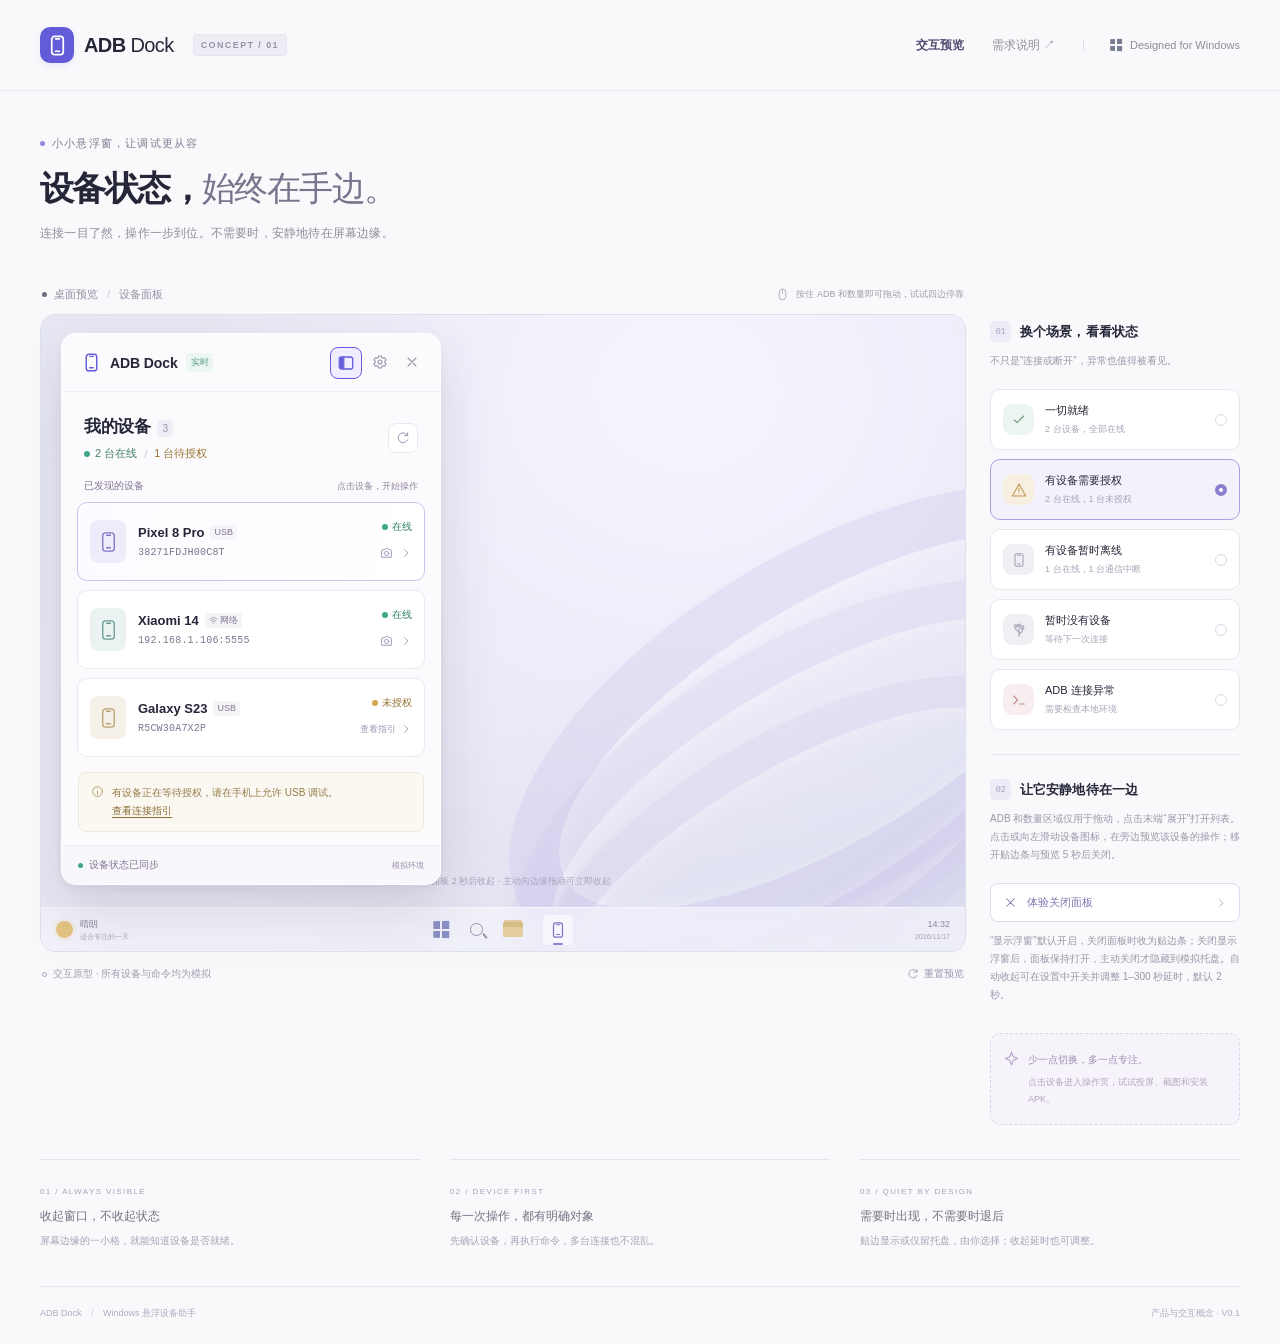
==== commit 0c658667: "feat: add device previews, switching, and automatic upgrade shutdown Update the dock and installer f" ====
--- a/index.html
+++ b/index.html
@@ -13,7 +13,7 @@
   <svg class="icon-library" xmlns="http://www.w3.org/2000/svg" aria-hidden="true">
     <symbol id="i-device" viewBox="0 0 24 24"><rect x="6" y="2.5" width="12" height="19" rx="3"/><path d="M10 18h4M10 5h4"/></symbol>
     <symbol id="i-grid" viewBox="0 0 24 24"><rect x="3" y="3" width="7" height="7" rx="1.5"/><rect x="14" y="3" width="7" height="7" rx="1.5"/><rect x="3" y="14" width="7" height="7" rx="1.5"/><rect x="14" y="14" width="7" height="7" rx="1.5"/></symbol>
-    <symbol id="i-pin" viewBox="0 0 24 24"><path d="m15 3 6 6-3 1-4 4v4l-2 2-8-8 2-2h4l4-4zM8 16l-5 5"/></symbol>
+    <symbol id="i-floating-tab" viewBox="0 0 24 24"><rect x="3" y="4" width="18" height="16" rx="3"/><path d="M9 4v16"/><path d="M4 5h4v14H4z" fill="var(--tab-fill, none)" stroke="none"/></symbol>
     <symbol id="i-settings" viewBox="0 0 24 24"><path d="m10 3-.7 2.3-2 .9L5 5.7 3 9l1.7 1.8v2.4L3 15l2 3.3 2.3-.5 2 .9L10 21h4l.7-2.3 2-.9 2.3.5 2-3.3-1.7-1.8v-2.4L21 9l-2-3.3-2.3.5-2-.9L14 3z"/><circle cx="12" cy="12" r="3"/></symbol>
     <symbol id="i-collapse" viewBox="0 0 24 24"><path d="M19 4v16M5 7l5 5-5 5M10 12h5"/></symbol>
     <symbol id="i-chevron" viewBox="0 0 24 24"><path d="m9 5 7 7-7 7"/></symbol>
@@ -49,7 +49,7 @@
 
     <section class="workbench" id="preview" aria-label="悬浮窗交互原型">
       <div class="preview-column">
-        <div class="stage-caption"><span><span class="caption-dot"></span> 桌面预览 <span class="caption-divider">/</span> <span id="view-caption">设备面板</span></span><span class="caption-tip"><svg><use href="#i-mouse"/></svg> 长按 ADB 和数量，试试四边停靠</span></div>
+        <div class="stage-caption"><span><span class="caption-dot"></span> 桌面预览 <span class="caption-divider">/</span> <span id="view-caption">设备面板</span></span><span class="caption-tip"><svg><use href="#i-mouse"/></svg> 按住 ADB 和数量即可拖动，试试四边停靠</span></div>
         <div class="desktop" id="desktop">
           <div class="desktop-art" aria-hidden="true"><div class="ribbon ribbon-one"></div><div class="ribbon ribbon-two"></div><div class="ribbon ribbon-three"></div></div>
           <div class="desktop-watermark" aria-hidden="true"><span>LESS FRICTION.</span><span>MORE FOCUS.</span><small>把专注，还给手头的工作。</small></div>
@@ -58,19 +58,20 @@
           <section class="dock" id="dock" aria-label="ADB Dock 悬浮窗">
             <header class="dock-titlebar" id="drag-handle">
               <div class="dock-brand"><span class="mini-logo"><svg><use href="#i-device"/></svg></span><strong>ADB Dock</strong><span class="live-pill">实时</span></div>
-              <div class="title-actions"><button class="icon-button" id="pin-button" title="固定展开" aria-label="固定展开" aria-pressed="false"><svg><use href="#i-pin"/></svg></button><button class="icon-button" id="settings-button" title="设置" aria-label="打开设置"><svg><use href="#i-settings"/></svg></button><button class="icon-button" id="collapse-button" title="贴边收起" aria-label="贴边收起"><svg><use href="#i-collapse"/></svg></button></div>
+              <div class="title-actions"><button class="icon-button active" id="floating-tab-button" title="显示浮窗已开启：关闭面板时收为贴边浮窗；点击可关闭显示浮窗" aria-label="显示浮窗" aria-pressed="true"><svg aria-hidden="true"><use href="#i-floating-tab"/></svg></button><button class="icon-button" id="settings-button" title="设置" aria-label="打开设置"><svg><use href="#i-settings"/></svg></button><button class="icon-button" id="close-panel-button" title="关闭面板：开启显示浮窗时收为贴边条，否则隐藏到托盘" aria-label="关闭面板"><svg><use href="#i-close"/></svg></button></div>
             </header>
             <div class="dock-content" id="dock-content"></div>
             <footer class="dock-footer"><span class="footer-message" id="footer-message" role="status"><span class="status-dot green"></span> 设备状态已同步</span><span class="footer-shortcut" id="footer-label">本地连接</span></footer>
           </section>
 
           <section class="edge-tab tone-warning" id="edge-tab" hidden aria-label="ADB 贴边设备列表">
-            <button class="edge-summary" id="edge-expand-button" aria-label="短按展开全部设备，长按拖动位置，方向键切换停靠边" title="点击展开；长按 ADB 和数量区域约 350ms 可拖动到四边"><span class="edge-brand">ADB</span><strong id="edge-count">2<span>/3</span></strong><span class="edge-state"><span class="status-dot amber"></span><span id="edge-status">待授权</span></span></button>
+            <button class="edge-summary" id="edge-expand-button" aria-label="仅拖动贴边条，点击不展开，方向键切换停靠边" title="仅用于拖动：按住 ADB 和数量区域并移动即可拖动；点击不展开"><span class="edge-brand">ADB</span><strong id="edge-count">2<span>/3</span></strong><span class="edge-state"><span class="status-dot amber"></span><span id="edge-status">待授权</span></span></button>
             <div class="edge-device-list" id="edge-device-list" role="group" aria-label="各设备连接状态"></div>
-            <button class="edge-open-button" id="edge-open-button" aria-label="展开全部设备" title="展开全部设备"><svg class="edge-arrow"><use href="#i-chevron"/></svg></button>
+            <button class="edge-open-button" id="edge-open-button" aria-label="展开全部设备" title="展开全部设备">展开</button>
           </section>
-          <div class="desktop-tip" id="desktop-tip"><span class="keycap">↔</span><span>支持四边停靠 · 收起后长按ADB 和数量区域调整位置</span></div>
-          <div class="desktop-taskbar" aria-hidden="true"><span class="taskbar-weather"><span class="weather-orb"></span><span>晴朗<small>适合专注的一天</small></span></span><div class="taskbar-apps"><span class="taskbar-windows windows-mark"><i></i><i></i><i></i><i></i></span><span class="search-shape"></span><span class="folder-shape"></span><span class="taskbar-adb"><svg><use href="#i-device"/></svg></span></div><span class="taskbar-time">14:32<small>2026/11/17</small></span></div>
+          <section class="device-preview" id="device-preview" hidden aria-labelledby="device-preview-title" aria-label="贴边设备操作预览"></section>
+          <div class="desktop-tip" id="desktop-tip"><span class="keycap">↔</span><span>支持四边停靠 · 收起后按住 ADB 和数量区域即可拖动</span></div>
+          <div class="desktop-taskbar" role="group" aria-label="模拟 Windows 任务栏"><span class="taskbar-weather" aria-hidden="true"><span class="weather-orb"></span><span>晴朗<small>适合专注的一天</small></span></span><div class="taskbar-apps"><span class="taskbar-windows windows-mark" aria-hidden="true"><i></i><i></i><i></i><i></i></span><span class="search-shape" aria-hidden="true"></span><span class="folder-shape" aria-hidden="true"></span><button class="taskbar-adb" id="tray-reopen-button" type="button" title="从模拟托盘重新打开 ADB Dock" aria-label="从模拟托盘重新打开 ADB Dock"><svg aria-hidden="true"><use href="#i-device"/></svg></button></div><span class="taskbar-time" aria-hidden="true">14:32<small>2026/11/17</small></span></div>
         </div>
         <div class="preview-bottom"><span><span class="simulation-dot"></span> 交互原型 · 所有设备与命令均为模拟</span><button id="reset-button"><svg><use href="#i-refresh"/></svg> 重置预览</button></div>
       </div>
@@ -87,14 +88,14 @@
         </div>
         <div class="rail-divider"></div>
         <div class="rail-heading"><span class="section-number">02</span><h2>让它安静地待在一边</h2></div>
-        <p class="rail-description">每台设备一个图标；长按ADB 和数量区域，移到屏幕四边。</p>
-        <button class="edge-demo-button" id="edge-demo-button"><svg><use href="#i-collapse"/></svg><span>体验贴边收起</span><svg><use href="#i-chevron"/></svg></button>
-        <p class="rail-description">点击箭头展开后保持显示；拖动卡片到边缘松开，再收起。</p>
+        <p class="rail-description">ADB 和数量区域仅用于拖动，点击末端“展开”打开列表。点击或向左滑动设备图标，在旁边预览该设备的操作；移开贴边条与预览 5 秒后关闭。</p>
+        <button class="edge-demo-button" id="edge-demo-button"><svg><use href="#i-close"/></svg><span>体验关闭面板</span><svg><use href="#i-chevron"/></svg></button>
+        <p class="rail-description">“显示浮窗”默认开启，关闭面板时收为贴边条；关闭显示浮窗后，面板保持打开，主动关闭才隐藏到模拟托盘。自动收起可在设置中开关并调整 1–300 秒延时，默认 2 秒。</p>
         <div class="design-note"><span class="note-icon"><svg><use href="#i-spark"/></svg></span><div><strong>少一点切换，多一点专注。</strong><p>点击设备进入操作页，试试投屏、截图和安装 APK。</p></div></div>
       </aside>
     </section>
 
-    <section class="principles" aria-label="设计原则"><div><span>01 / ALWAYS VISIBLE</span><h3>收起窗口，不收起状态</h3><p>屏幕边缘的一小格，就能知道设备是否就绪。</p></div><div><span>02 / DEVICE FIRST</span><h3>每一次操作，都有明确对象</h3><p>先确认设备，再执行命令，多台连接也不混乱。</p></div><div><span>03 / QUIET BY DESIGN</span><h3>需要时出现，不需要时退后</h3><p>点击展开后保持显示，拖到边缘松开再收起。</p></div></section>
+    <section class="principles" aria-label="设计原则"><div><span>01 / ALWAYS VISIBLE</span><h3>收起窗口，不收起状态</h3><p>屏幕边缘的一小格，就能知道设备是否就绪。</p></div><div><span>02 / DEVICE FIRST</span><h3>每一次操作，都有明确对象</h3><p>先确认设备，再执行命令，多台连接也不混乱。</p></div><div><span>03 / QUIET BY DESIGN</span><h3>需要时出现，不需要时退后</h3><p>贴边显示或仅留托盘，由你选择；收起延时也可调整。</p></div></section>
   </main>
   <footer class="site-footer"><span>ADB Dock <span class="footer-slash">/</span> Windows 悬浮设备助手</span><span>产品与交互概念 · V0.1</span></footer>
 
--- a/style.css
+++ b/style.css
@@ -64,11 +64,34 @@
 @media(max-width:520px){.site-header{height:72px;padding:0 18px}.brand{font-size:18px;gap:8px}.brand-logo{width:29px;height:31px;border-radius:9px}.brand-logo svg{width:20px;height:20px}.site-header nav{gap:13px;font-size:10px}.intro,.workbench,.principles,.site-footer{margin-left:14px;margin-right:14px}.intro{padding-top:28px}.intro h1{font-size:26px;letter-spacing:-1px}.eyebrow{font-size:10px;letter-spacing:.8px}.intro p{font-size:10px;line-height:1.9;max-width:310px}.desktop{height:600px;border-radius:12px}.dock{width:calc(100% - 20px);max-width:380px;left:10px;top:22px;height:510px}.desktop-watermark{display:none}.desktop-tip{bottom:49px;font-size:8px}.taskbar-weather{display:none}.taskbar-time{margin-left:auto}.device-list{padding:0 11px}.device-row{gap:8px;padding:12px 10px}.list-overview{padding-left:17px;padding-right:17px}.device-name{font-size:11px}.device-avatar{width:31px;min-width:31px}.device-end{gap:8px}.device-state{font-size:8px}.device-serial{font-size:8px}.preview-bottom>span{font-size:8px}.scenario{padding:11px 8px;gap:8px}.scenario-icon{width:24px;height:27px}.scenario strong{font-size:10px}.scenario small{font-size:8px}.radio-indicator{height:10px;width:10px}.scenario.selected .radio-indicator{border-width:3px}.control-rail{gap:0 14px}.principles{grid-template-columns:1fr;gap:19px;margin-bottom:25px}.principles>div{padding-top:15px}.principles h3{margin-top:8px}.principles p{font-size:10px}.site-footer{font-size:8px}.stage-caption{font-size:10px}.dock-titlebar{padding-left:12px;padding-right:10px}.dock-brand{gap:4px}.dock-brand strong{font-size:12px}.live-pill{font-size:8px}.title-actions{gap:1px}.action-grid{padding:0 14px;gap:7px}.device-action{height:78px}.auth-notice{margin-left:12px;margin-right:12px}}
 @media(prefers-reduced-motion:reduce){*,*:before,*:after{animation:none!important;transition:none!important;scroll-behavior:auto!important}}
 
-#pin-button.active{color:var(--purple);background:var(--purple-light);box-shadow:inset 0 0 0 1px var(--purple)}
+#floating-tab-button{width:32px;height:32px;padding:7px;border:1px solid transparent;border-radius:8px;--tab-fill:none}
+#floating-tab-button svg{width:18px;height:18px;fill:none;stroke-width:1.7}
+#floating-tab-button:hover:not(.active){color:#61599e;background:#eeedf6;border-color:transparent;box-shadow:none}
+#floating-tab-button.active{color:var(--purple);background:var(--purple-light);border-color:var(--purple);box-shadow:none;--tab-fill:currentColor}
+#floating-tab-button.active:hover{background:#e6e1ff;border-color:var(--purple)}
+#floating-tab-button:focus-visible{outline:3px solid #9b91f1;outline-offset:3px}
+.settings-validation{min-height:16px;margin:6px 0 0;font-size:11px;color:var(--red)}
+.field-input[aria-invalid="true"]{border-color:var(--red)}
+.field-input:disabled{opacity:.6;cursor:default}
+.taskbar-adb:hover{background:#fff;color:var(--purple)}
 
 /* Keep the browser preview's compact expand control aligned with the native UI. */
-.edge-tab .edge-open-button{width:36px;height:32px;min-height:32px;margin-top:3px;padding:0;border:1px solid #cec6f5;border-radius:8px;background:#f1eeff;color:#6b5ce7;transition:background .15s,border-color .15s}
-.edge-tab.horizontal .edge-open-button{width:32px;height:36px;margin:0 0 0 3px}
+.edge-tab .edge-open-button{width:36px;height:32px;min-height:32px;margin-top:3px;padding:0;border:1px solid #cec6f5;border-radius:8px;background:#f1eeff;color:#6b5ce7;font-size:11px;font-weight:600;white-space:nowrap;transition:background .15s,border-color .15s}
+.edge-tab.horizontal .edge-open-button{width:42px;height:36px;margin:0 0 0 3px;flex-shrink:0}
 .edge-tab .edge-open-button:hover{background:#e9e3ff;border-color:#a99cee}
 .edge-tab .edge-open-button:active{background:#ddd5ff}
-.edge-tab .edge-open-button svg{width:18px;height:18px;stroke-width:1.8}
+.edge-device-button{touch-action:none}
+.device-preview{position:absolute;z-index:5;width:300px;max-width:calc(100% - 16px);padding:15px;background:#fdfcff;border:1px solid #e3dff0;border-radius:12px;box-shadow:0 12px 38px #49415f25;color:var(--ink)}
+.preview-heading{display:flex;align-items:flex-start;justify-content:space-between;gap:8px}
+.preview-heading strong{display:block;font-size:14px;font-weight:650}
+.preview-heading small{display:block;margin-top:5px;font-size:10px;color:#87748f}
+.preview-heading .icon-button{margin:-5px -5px 0 0}
+.preview-serial{display:flex;align-items:center;justify-content:space-between;gap:6px;font-family:Consolas,monospace;font-size:10px;color:#8c789d;overflow-wrap:anywhere}
+.preview-action-grid{display:grid;grid-template-columns:repeat(3,minmax(0,1fr));gap:7px;margin-top:10px}
+.preview-action-grid .device-action{height:69px;font-size:10px;gap:7px}
+.preview-action-grid .device-action svg{width:19px;height:19px}
+.preview-note{font-size:9px;line-height:1.7;color:#95859f;margin:11px 0 0}
+.device-selector{display:block;margin:0 20px 8px;font-size:10px;color:#8c789d}
+.device-selector span{display:block;margin-bottom:5px}
+.device-selector select{width:100%;min-width:0;height:32px;padding:4px 7px;background:#f8f5fc;color:#715e85;border:1px solid #e3daee;border-radius:6px;font-size:10px;text-overflow:ellipsis}
+.device-preview .device-selector{margin:8px 0 11px}
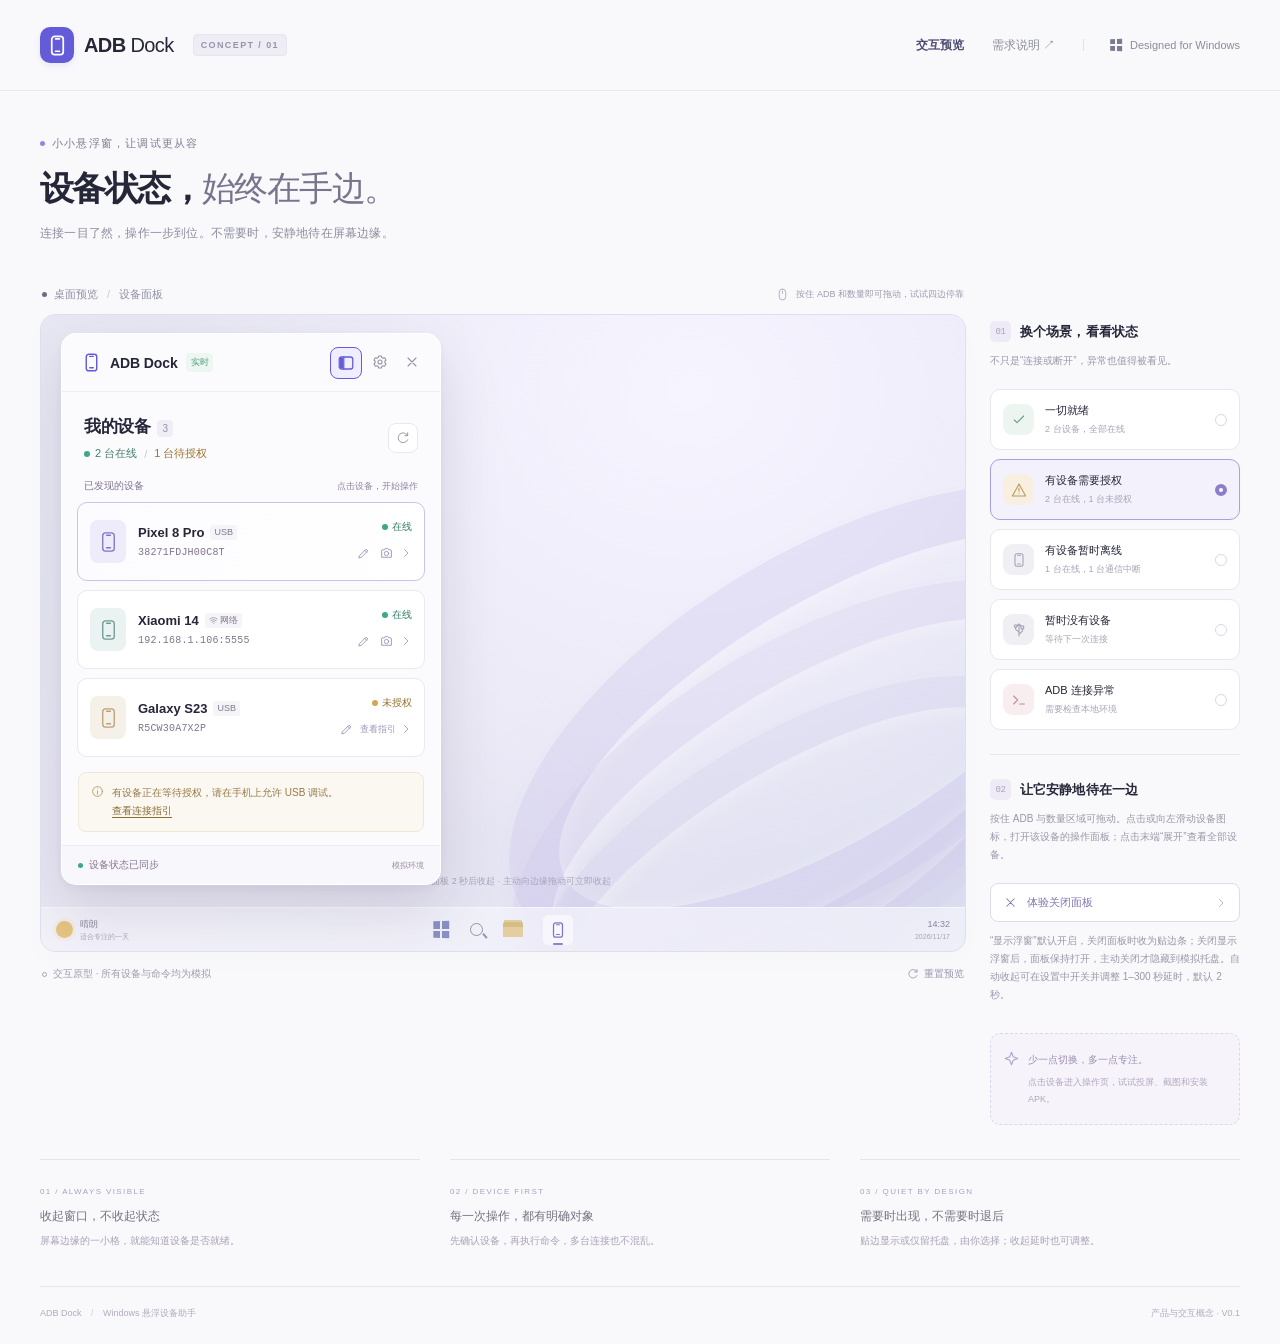
==== commit 014ea653: "feat: prepare ADB Dock v0.1.3-beta.3" ====
--- a/index.html
+++ b/index.html
@@ -30,6 +30,7 @@
     <symbol id="i-check" viewBox="0 0 24 24"><path d="m5 12 4 4L19 6"/></symbol>
     <symbol id="i-warning" viewBox="0 0 24 24"><path d="m12 3 10 18H2zM12 9v5m0 3h.01"/></symbol>
     <symbol id="i-copy" viewBox="0 0 24 24"><rect x="8" y="8" width="12" height="13" rx="2"/><path d="M16 8V3H3v13h5"/></symbol>
+    <symbol id="i-edit" viewBox="0 0 24 24"><path d="m14 6 4 4M4 20l4-.8L20 7.2 16.8 4 4.8 16z"/></symbol>
     <symbol id="i-close" viewBox="0 0 24 24"><path d="m6 6 12 12M6 18 18 6"/></symbol>
     <symbol id="i-folder" viewBox="0 0 24 24"><path d="M3 6a2 2 0 0 1 2-2h5l2 3h7a2 2 0 0 1 2 2v11H3z"/></symbol>
     <symbol id="i-spark" viewBox="0 0 24 24"><path d="m12 2 2.8 7.2L22 12l-7.2 2.8L12 22l-2.8-7.2L2 12l7.2-2.8z"/></symbol>
@@ -69,7 +70,6 @@
             <div class="edge-device-list" id="edge-device-list" role="group" aria-label="各设备连接状态"></div>
             <button class="edge-open-button" id="edge-open-button" aria-label="展开全部设备" title="展开全部设备">展开</button>
           </section>
-          <section class="device-preview" id="device-preview" hidden aria-labelledby="device-preview-title" aria-label="贴边设备操作预览"></section>
           <div class="desktop-tip" id="desktop-tip"><span class="keycap">↔</span><span>支持四边停靠 · 收起后按住 ADB 和数量区域即可拖动</span></div>
           <div class="desktop-taskbar" role="group" aria-label="模拟 Windows 任务栏"><span class="taskbar-weather" aria-hidden="true"><span class="weather-orb"></span><span>晴朗<small>适合专注的一天</small></span></span><div class="taskbar-apps"><span class="taskbar-windows windows-mark" aria-hidden="true"><i></i><i></i><i></i><i></i></span><span class="search-shape" aria-hidden="true"></span><span class="folder-shape" aria-hidden="true"></span><button class="taskbar-adb" id="tray-reopen-button" type="button" title="从模拟托盘重新打开 ADB Dock" aria-label="从模拟托盘重新打开 ADB Dock"><svg aria-hidden="true"><use href="#i-device"/></svg></button></div><span class="taskbar-time" aria-hidden="true">14:32<small>2026/11/17</small></span></div>
         </div>
@@ -88,7 +88,7 @@
         </div>
         <div class="rail-divider"></div>
         <div class="rail-heading"><span class="section-number">02</span><h2>让它安静地待在一边</h2></div>
-        <p class="rail-description">ADB 和数量区域仅用于拖动，点击末端“展开”打开列表。点击或向左滑动设备图标，在旁边预览该设备的操作；移开贴边条与预览 5 秒后关闭。</p>
+        <p class="rail-description">按住 ADB 与数量区域可拖动。点击或向左滑动设备图标，打开该设备的操作面板；点击末端“展开”查看全部设备。</p>
         <button class="edge-demo-button" id="edge-demo-button"><svg><use href="#i-close"/></svg><span>体验关闭面板</span><svg><use href="#i-chevron"/></svg></button>
         <p class="rail-description">“显示浮窗”默认开启，关闭面板时收为贴边条；关闭显示浮窗后，面板保持打开，主动关闭才隐藏到模拟托盘。自动收起可在设置中开关并调整 1–300 秒延时，默认 2 秒。</p>
         <div class="design-note"><span class="note-icon"><svg><use href="#i-spark"/></svg></span><div><strong>少一点切换，多一点专注。</strong><p>点击设备进入操作页，试试投屏、截图和安装 APK。</p></div></div>
--- a/style.css
+++ b/style.css
@@ -1,6 +1,6 @@
 @charset "UTF-8";
 :root{color-scheme:light;--ink:#252638;--muted:#848795;--purple:#635bd8;--purple-light:#efedff;--line:#e9eaf1;--green:#25997a;--amber:#bb841a;--red:#cf565d;--font:"Segoe UI Variable", "Segoe UI", "Microsoft YaHei UI",sans-serif}
-*{box-sizing:border-box}body{margin:0;background:#f9f9fc;color:var(--ink);font-family:var(--font);font-size:14px;-webkit-font-smoothing:antialiased}button,input,select{font:inherit}button,a,input,select{-webkit-tap-highlight-color:transparent}button{cursor:pointer}button{color:inherit}button:disabled{cursor:wait;opacity:.55}button:focus-visible,a:focus-visible,input:focus-visible,select:focus-visible{outline:3px solid #9b91f1;outline-offset:3px}a{color:inherit;text-decoration:none}svg{width:20px;height:20px;fill:none;stroke:currentColor;stroke-width:1.65;stroke-linecap:round;stroke-linejoin:round;flex-shrink:0}button{border:0}button, a{touch-action:manipulation}[hidden]{display:none!important}.icon-library{position:absolute;width:0;height:0;overflow:hidden}.site-header{height:91px;max-width:1336px;padding:0 40px;margin:0 auto;display:flex;align-items:center;justify-content:space-between;border-bottom:1px solid var(--line)}.brand{display:flex;align-items:center;gap:10px;font-size:20px;font-weight:720;letter-spacing:-.6px}.brand-logo{width:34px;height:36px;background:var(--purple);border-radius:10px;color:white;display:grid;place-items:center;box-shadow:0 3px 6px #615bd31c}.brand-logo svg{width:23px;height:23px;stroke-width:1.8}.brand-light{font-weight:420}.version{font-size:9px;letter-spacing:1.4px;color:#9595a9;background:#eeedf5;border:1px solid #e7e6ee;padding:5px 7px;border-radius:4px;margin-left:9px;font-weight:600}.site-header nav{display:flex;align-items:center;gap:28px;font-size:12px;color:#8b8c99}.site-header nav a:hover{color:var(--purple)}.site-header nav .nav-active{color:#4f4c71;font-weight:600}.platform{display:flex;align-items:center;gap:8px;padding-left:26px;border-left:1px solid #e0e0e9;font-size:11px}.windows-mark{display:grid;grid-template-columns:repeat(2,5px);gap:2px;width:12px;height:12px;transform:perspective(20px) rotateY(-5deg)}.windows-mark i{background:#777c90}.intro{max-width:1256px;margin:0 auto;padding:45px 0 32px;display:flex;align-items:flex-end;justify-content:space-between}.eyebrow{font-size:11px;color:#7e7e94;display:flex;gap:7px;align-items:center;letter-spacing:1.2px}.eyebrow>span{height:5px;width:5px;background:#9388e0;border-radius:50%}h1{font-size:34px;font-weight:650;letter-spacing:-1.6px;margin:12px 0 11px;line-height:1.5}h1>span{color:#77748c;font-weight:400}.intro p{color:#8c8c9c;font-size:12px;margin:0;letter-spacing:.2px}.intro-meta{display:flex;flex-direction:column;align-items:flex-end;gap:8px;font-size:10px;color:#828293;padding-bottom:3px;letter-spacing:.4px}.intro-meta small{color:#b0b0bd;font-size:8px;letter-spacing:1.7px}.meta-line{height:2px;width:30px;background:#c6c1e5;margin-bottom:4px}.workbench{max-width:1256px;margin:0 auto;display:grid;grid-template-columns:minmax(0,1fr) 274px;gap:28px}.preview-column{min-width:0}.stage-caption{height:40px;display:flex;align-items:center;justify-content:space-between;font-size:11px;color:#9091a2;padding:0 2px}.stage-caption>span{display:flex;align-items:center;gap:7px}.caption-dot{height:5px;width:5px;background:#6c6d80;border-radius:50%}.caption-divider{color:#c9c9d5;padding:0 2px}.caption-tip{font-size:10px;color:#9d9dae}.caption-tip svg{width:13px;height:13px;stroke-width:1.4}.desktop{height:638px;position:relative;background:#e8eaf5;border:1px solid #dedfec;border-radius:15px;overflow:hidden;isolation:isolate;box-shadow:0 10px 26px #29274504}.desktop-art{position:absolute;inset:0;overflow:hidden;pointer-events:none;background:radial-gradient(ellipse at 70% 12%,#f6f4ff 0%,transparent 60%),linear-gradient(145deg,#e7e8f3,#e9e7f4 55%,#dddff1)}.ribbon{position:absolute;border-radius:50%;border:52px solid #c0b9e540;transform:rotate(-31deg);width:720px;height:340px;right:-225px;bottom:60px;box-shadow:inset 0 3px 20px #ffffff59,0 12px 24px #9991c40c}.ribbon-two{width:660px;height:300px;right:-170px;bottom:8px;border-width:42px;border-color:#c3b8e530}.ribbon-three{width:590px;height:250px;right:-118px;bottom:-36px;border-width:35px;border-color:#c3bce12e}.desktop-watermark{position:absolute;top:59px;left:31px;display:flex;flex-direction:column;gap:4px;pointer-events:none;color:#b5b2c7;font-size:12px;letter-spacing:3px;font-weight:650;line-height:1.6}.desktop-watermark small{font-size:9px;font-weight:400;letter-spacing:1.2px;margin-top:7px;color:#a8a5bb}.edge-guide{position:absolute;top:15px;bottom:62px;width:2px;border-radius:4px;background:#9381e3;opacity:0;transition:opacity .2s;pointer-events:none}.left-guide{left:5px}.right-guide{right:5px}.desktop.dragging .edge-guide{opacity:.3}.dock{width:380px;height:520px;position:absolute;left:calc(50% - 156px);top:34px;z-index:3;background:#fbfbfe;border-radius:15px;border:1px solid #ffffffeb;box-shadow:0 24px 60px #3e365326,0 4px 12px #3d365d0d;display:flex;flex-direction:column;overflow:hidden}.dock-titlebar{display:flex;align-items:center;justify-content:space-between;height:58px;min-height:58px;padding:0 14px 0 18px;border-bottom:1px solid #eeedf5;cursor:grab;touch-action:none;user-select:none}.dock-titlebar:active{cursor:grabbing}.dock-brand{display:flex;align-items:center;gap:7px;font-size:13px;letter-spacing:-.1px}.mini-logo{width:23px;height:25px;color:var(--purple);display:grid;place-items:center}.mini-logo svg{width:21px;height:21px}.dock-brand strong{font-weight:650}.live-pill{font-size:9px;background:#edf7f2;color:#4d967e;padding:3px 5px;border-radius:4px;margin-left:1px}.title-actions{display:flex;gap:3px}.icon-button{background:transparent;color:#9695a6;width:29px;height:30px;display:inline-flex;align-items:center;justify-content:center;border-radius:7px;padding:6px;flex-shrink:0}.icon-button svg{width:16px;height:16px}.icon-button:hover{background:#eeedf6;color:#61599e}.icon-button.active{color:var(--purple);background:#eeebff}.dock-content{flex:1;min-height:0;overflow-y:auto;scrollbar-width:thin;scrollbar-color:#ddd9e8 transparent}.list-overview{padding:23px 22px 18px;display:flex;justify-content:space-between;align-items:center}.overview-title{display:flex;align-items:baseline;gap:7px;margin-bottom:8px}.overview-title h2{margin:0;font-size:17px;font-weight:650;letter-spacing:-.4px}.overview-title .device-quantity{font-size:10px;color:#9492a6;background:#efedf6;padding:2px 5px;border-radius:4px;line-height:1.3}.overview-status{font-size:10px;color:#9c97a9;display:flex;align-items:center;gap:5px}.overview-status .online-text{color:#658e7b}.overview-status .status-separator{color:#c7c5d1;margin:0 2px}.overview-status .warning-text{color:#b28742}.status-dot{width:6px;height:6px;min-width:6px;border-radius:50%;display:inline-block;flex-shrink:0}.green{background:#3da78c}.amber{background:#d4a64f}.gray{background:#aaaeba}.red{background:#d5636d}.refresh-button{width:30px;height:30px;background:#fff;border:1px solid #e9e8f1;border-radius:8px;color:#9994ae;display:grid;place-items:center}.refresh-button svg{width:14px;height:14px}.refresh-button:hover{border-color:#bcb5eb;color:var(--purple)}.list-section-caption{padding:0 22px 9px;display:flex;align-items:center;justify-content:space-between;color:#a4a0b2;font-size:9px}.list-section-caption small{font-size:9px;color:#b6b2c2}.device-list{display:flex;flex-direction:column;gap:9px;padding:0 15px}.device-row{display:flex;align-items:center;gap:12px;position:relative;background:#fff;border:1px solid #eae8f1;border-radius:10px;min-height:79px;padding:13px 12px;text-align:left;transition:border-color .15s,box-shadow .15s;cursor:pointer}.device-row:hover{border-color:#c5bde9;box-shadow:0 3px 10px #51448008}.device-row.primary{border-color:#c9c2f0;background:linear-gradient(105deg,#fcfbff,#fff)}.device-avatar{height:43px;width:36px;min-width:36px;border-radius:8px;display:grid;place-items:center;background:#eeecfb;color:#8274c4}.device-avatar svg{width:23px;height:26px;stroke-width:1.4}.device-avatar.mint{background:#eaf3f1;color:#6e9c94}.device-avatar.sand{background:#f6f1e8;color:#bca076}.device-identity{flex:1;min-width:0}.device-name-line{display:flex;align-items:center;gap:6px;margin-bottom:7px}.device-name{font-size:12px;font-weight:600;white-space:nowrap;overflow:hidden;text-overflow:ellipsis}.connection-badge{display:inline-flex;align-items:center;font-size:8px;line-height:1.4;color:#a09bad;background:#f5f4f9;border-radius:3px;padding:1px 4px;white-space:nowrap}.connection-badge svg{width:9px;height:9px;margin-right:2px}.device-serial{font-size:9px;font-family:Consolas,"Cascadia Code",monospace;color:#a19cab;letter-spacing:.2px;white-space:nowrap;overflow:hidden;text-overflow:ellipsis}.device-end{display:flex;flex-direction:column;align-items:flex-end;gap:9px;flex-shrink:0}.device-state{display:flex;align-items:center;gap:4px;font-size:9px;color:#599b85}.device-state.warning{color:#b58a43}.device-state.offline{color:#9595a6}.row-action{height:20px;font-size:9px;color:#9d95b7;display:flex;align-items:center;gap:4px}.row-action svg{width:12px;height:12px}.quick-camera{padding:3px;color:#9a91b7;background:none;display:grid;place-items:center;border-radius:4px}.quick-camera:hover{color:var(--purple);background:var(--purple-light)}.quick-camera svg{width:13px;height:13px}.auth-notice{margin:15px 16px 0;padding:11px 12px;border:1px solid #efe7d8;background:#fbf8f1;border-radius:8px;display:flex;gap:8px;align-items:flex-start;color:#ac8e56}.auth-notice>svg{width:13px;height:13px;margin-top:1px;stroke-width:1.5}.auth-notice p{margin:0;font-size:9px;line-height:1.8;color:#b1966c}.auth-notice button{background:none;color:#9c7e45;font-size:9px;padding:0;white-space:nowrap;text-decoration:underline;text-underline-offset:3px}.dock-footer{height:39px;min-height:39px;display:flex;justify-content:space-between;align-items:center;gap:8px;border-top:1px solid #edeaf3;background:#f8f7fb;padding:0 16px;font-size:9px;color:#a09aad}.footer-message{display:flex;align-items:center;gap:6px;overflow:hidden;white-space:nowrap;text-overflow:ellipsis;min-width:0}.footer-message .status-dot{height:5px;width:5px;min-width:5px}.footer-shortcut{font-size:8px;color:#b3adbf;white-space:nowrap}.edge-tab {
+*{box-sizing:border-box}body{margin:0;background:#f9f9fc;color:var(--ink);font-family:var(--font);font-size:14px;-webkit-font-smoothing:antialiased}button,input,select{font:inherit}button,a,input,select{-webkit-tap-highlight-color:transparent}button{cursor:pointer}button{color:inherit}button:disabled{cursor:wait;opacity:.55}button:focus-visible,a:focus-visible,input:focus-visible,select:focus-visible{outline:3px solid #9b91f1;outline-offset:3px}a{color:inherit;text-decoration:none}svg{width:20px;height:20px;fill:none;stroke:currentColor;stroke-width:1.65;stroke-linecap:round;stroke-linejoin:round;flex-shrink:0}button{border:0}button, a{touch-action:manipulation}[hidden]{display:none!important}.icon-library{position:absolute;width:0;height:0;overflow:hidden}.site-header{height:91px;max-width:1336px;padding:0 40px;margin:0 auto;display:flex;align-items:center;justify-content:space-between;border-bottom:1px solid var(--line)}.brand{display:flex;align-items:center;gap:10px;font-size:20px;font-weight:720;letter-spacing:-.6px}.brand-logo{width:34px;height:36px;background:var(--purple);border-radius:10px;color:white;display:grid;place-items:center;box-shadow:0 3px 6px #615bd31c}.brand-logo svg{width:23px;height:23px;stroke-width:1.8}.brand-light{font-weight:420}.version{font-size:9px;letter-spacing:1.4px;color:#9595a9;background:#eeedf5;border:1px solid #e7e6ee;padding:5px 7px;border-radius:4px;margin-left:9px;font-weight:600}.site-header nav{display:flex;align-items:center;gap:28px;font-size:12px;color:#8b8c99}.site-header nav a:hover{color:var(--purple)}.site-header nav .nav-active{color:#4f4c71;font-weight:600}.platform{display:flex;align-items:center;gap:8px;padding-left:26px;border-left:1px solid #e0e0e9;font-size:11px}.windows-mark{display:grid;grid-template-columns:repeat(2,5px);gap:2px;width:12px;height:12px;transform:perspective(20px) rotateY(-5deg)}.windows-mark i{background:#777c90}.intro{max-width:1256px;margin:0 auto;padding:45px 0 32px;display:flex;align-items:flex-end;justify-content:space-between}.eyebrow{font-size:11px;color:#7e7e94;display:flex;gap:7px;align-items:center;letter-spacing:1.2px}.eyebrow>span{height:5px;width:5px;background:#9388e0;border-radius:50%}h1{font-size:34px;font-weight:650;letter-spacing:-1.6px;margin:12px 0 11px;line-height:1.5}h1>span{color:#77748c;font-weight:400}.intro p{color:#8c8c9c;font-size:12px;margin:0;letter-spacing:.2px}.intro-meta{display:flex;flex-direction:column;align-items:flex-end;gap:8px;font-size:10px;color:#828293;padding-bottom:3px;letter-spacing:.4px}.intro-meta small{color:#b0b0bd;font-size:8px;letter-spacing:1.7px}.meta-line{height:2px;width:30px;background:#c6c1e5;margin-bottom:4px}.workbench{max-width:1256px;margin:0 auto;display:grid;grid-template-columns:minmax(0,1fr) 274px;gap:28px}.preview-column{min-width:0}.stage-caption{height:40px;display:flex;align-items:center;justify-content:space-between;font-size:11px;color:#9091a2;padding:0 2px}.stage-caption>span{display:flex;align-items:center;gap:7px}.caption-dot{height:5px;width:5px;background:#6c6d80;border-radius:50%}.caption-divider{color:#c9c9d5;padding:0 2px}.caption-tip{font-size:10px;color:#9d9dae}.caption-tip svg{width:13px;height:13px;stroke-width:1.4}.desktop{height:638px;position:relative;background:#e8eaf5;border:1px solid #dedfec;border-radius:15px;overflow:hidden;isolation:isolate;box-shadow:0 10px 26px #29274504}.desktop-art{position:absolute;inset:0;overflow:hidden;pointer-events:none;background:radial-gradient(ellipse at 70% 12%,#f6f4ff 0%,transparent 60%),linear-gradient(145deg,#e7e8f3,#e9e7f4 55%,#dddff1)}.ribbon{position:absolute;border-radius:50%;border:52px solid #c0b9e540;transform:rotate(-31deg);width:720px;height:340px;right:-225px;bottom:60px;box-shadow:inset 0 3px 20px #ffffff59,0 12px 24px #9991c40c}.ribbon-two{width:660px;height:300px;right:-170px;bottom:8px;border-width:42px;border-color:#c3b8e530}.ribbon-three{width:590px;height:250px;right:-118px;bottom:-36px;border-width:35px;border-color:#c3bce12e}.desktop-watermark{position:absolute;top:59px;left:31px;display:flex;flex-direction:column;gap:4px;pointer-events:none;color:#b5b2c7;font-size:12px;letter-spacing:3px;font-weight:650;line-height:1.6}.desktop-watermark small{font-size:9px;font-weight:400;letter-spacing:1.2px;margin-top:7px;color:#a8a5bb}.edge-guide{position:absolute;top:15px;bottom:62px;width:2px;border-radius:4px;background:#9381e3;opacity:0;transition:opacity .2s;pointer-events:none}.left-guide{left:5px}.right-guide{right:5px}.desktop.dragging .edge-guide{opacity:.3}.dock{width:380px;height:520px;position:absolute;left:calc(50% - 156px);top:34px;z-index:3;background:#fbfbfe;border-radius:15px;border:1px solid #ffffffeb;box-shadow:0 24px 60px #3e365326,0 4px 12px #3d365d0d;display:flex;flex-direction:column;overflow:hidden}.dock-titlebar{display:flex;align-items:center;justify-content:space-between;height:58px;min-height:58px;padding:0 14px 0 18px;border-bottom:1px solid #eeedf5;cursor:grab;touch-action:none;user-select:none}.dock-titlebar:active{cursor:grabbing}.dock-brand{display:flex;align-items:center;gap:7px;font-size:13px;letter-spacing:-.1px}.mini-logo{width:23px;height:25px;color:var(--purple);display:grid;place-items:center}.mini-logo svg{width:21px;height:21px}.dock-brand strong{font-weight:650}.live-pill{font-size:9px;background:#edf7f2;color:#4d967e;padding:3px 5px;border-radius:4px;margin-left:1px}.title-actions{display:flex;gap:3px}.icon-button{background:transparent;color:#9695a6;width:29px;height:30px;display:inline-flex;align-items:center;justify-content:center;border-radius:7px;padding:6px;flex-shrink:0}.icon-button svg{width:16px;height:16px}.icon-button:hover{background:#eeedf6;color:#61599e}.icon-button.active{color:var(--purple);background:#eeebff}.dock-content{flex:1;min-height:0;overflow-y:auto;scrollbar-width:thin;scrollbar-color:#ddd9e8 transparent}.list-overview{padding:23px 22px 18px;display:flex;justify-content:space-between;align-items:center}.overview-title{display:flex;align-items:baseline;gap:7px;margin-bottom:8px}.overview-title h2{margin:0;font-size:17px;font-weight:650;letter-spacing:-.4px}.overview-title .device-quantity{font-size:10px;color:#9492a6;background:#efedf6;padding:2px 5px;border-radius:4px;line-height:1.3}.overview-status{font-size:10px;color:#9c97a9;display:flex;align-items:center;gap:5px}.overview-status .online-text{color:#658e7b}.overview-status .status-separator{color:#c7c5d1;margin:0 2px}.overview-status .warning-text{color:#b28742}.status-dot{width:6px;height:6px;min-width:6px;border-radius:50%;display:inline-block;flex-shrink:0}.green{background:#3da78c}.amber{background:#d4a64f}.gray{background:#aaaeba}.red{background:#d5636d}.refresh-button{width:30px;height:30px;background:#fff;border:1px solid #e9e8f1;border-radius:8px;color:#9994ae;display:grid;place-items:center}.refresh-button svg{width:14px;height:14px}.refresh-button:hover{border-color:#bcb5eb;color:var(--purple)}.list-section-caption{padding:0 22px 9px;display:flex;align-items:center;justify-content:space-between;color:#a4a0b2;font-size:9px}.list-section-caption small{font-size:9px;color:#b6b2c2}.device-list{display:flex;flex-direction:column;gap:9px;padding:0 15px}.device-row{display:flex;align-items:center;gap:12px;position:relative;background:#fff;border:1px solid #eae8f1;border-radius:10px;min-height:79px;padding:13px 12px;text-align:left;transition:border-color .15s,box-shadow .15s;cursor:pointer}.device-row:hover{border-color:#c5bde9;box-shadow:0 3px 10px #51448008}.device-row.primary{border-color:#c9c2f0;background:linear-gradient(105deg,#fcfbff,#fff)}.device-avatar{height:43px;width:36px;min-width:36px;border-radius:8px;display:grid;place-items:center;background:#eeecfb;color:#8274c4}.device-avatar svg{width:23px;height:26px;stroke-width:1.4}.device-avatar.mint{background:#eaf3f1;color:#6e9c94}.device-avatar.sand{background:#f6f1e8;color:#bca076}.device-identity{flex:1;min-width:0}.device-name-line{display:flex;align-items:center;gap:6px;margin-bottom:7px}.device-name{font-size:12px;font-weight:600;white-space:nowrap;overflow:hidden;text-overflow:ellipsis}.connection-badge{display:inline-flex;align-items:center;font-size:8px;line-height:1.4;color:#a09bad;background:#f5f4f9;border-radius:3px;padding:1px 4px;white-space:nowrap}.connection-badge svg{width:9px;height:9px;margin-right:2px}.device-serial{font-size:9px;font-family:Consolas,"Cascadia Code",monospace;color:#a19cab;letter-spacing:.2px;white-space:nowrap;overflow:hidden;text-overflow:ellipsis}.device-end{display:flex;flex-direction:column;align-items:flex-end;gap:9px;flex-shrink:0}.device-state{display:flex;align-items:center;gap:4px;font-size:9px;color:#599b85}.device-state.warning{color:#b58a43}.device-state.offline{color:#9595a6}.row-action{height:20px;font-size:9px;color:#9d95b7;display:flex;align-items:center;gap:4px}.row-action svg{width:12px;height:12px}.quick-action{padding:3px;color:#9a91b7;background:none;display:grid;place-items:center;border-radius:4px}.quick-action:hover{color:var(--purple);background:var(--purple-light)}.quick-action svg{width:13px;height:13px}.auth-notice{margin:15px 16px 0;padding:11px 12px;border:1px solid #efe7d8;background:#fbf8f1;border-radius:8px;display:flex;gap:8px;align-items:flex-start;color:#ac8e56}.auth-notice>svg{width:13px;height:13px;margin-top:1px;stroke-width:1.5}.auth-notice p{margin:0;font-size:9px;line-height:1.8;color:#b1966c}.auth-notice button{background:none;color:#9c7e45;font-size:9px;padding:0;white-space:nowrap;text-decoration:underline;text-underline-offset:3px}.dock-footer{height:39px;min-height:39px;display:flex;justify-content:space-between;align-items:center;gap:8px;border-top:1px solid #edeaf3;background:#f8f7fb;padding:0 16px;font-size:9px;color:#a09aad}.footer-message{display:flex;align-items:center;gap:6px;overflow:hidden;white-space:nowrap;text-overflow:ellipsis;min-width:0}.footer-message .status-dot{height:5px;width:5px;min-width:5px}.footer-shortcut{font-size:8px;color:#b3adbf;white-space:nowrap}.edge-tab {
   position:absolute;right:0;top:180px;z-index:4;width:52px;height:auto;
   padding:10px 7px 6px;border-radius:14px 0 0 14px;
   border:1px solid #e3dff0;border-right:0;background:#fdfcff;
@@ -55,13 +55,13 @@
 .edge-arrow{width:12px;height:12px;color:#aaa0bd;transform:rotate(180deg)}
 .side-left .edge-arrow{transform:none}
 .tone-good .edge-state{color:#539a81}.tone-empty .edge-state{color:#94919f}.tone-error .edge-state{color:#c16870}
-.desktop-tip{position:absolute;bottom:63px;left:0;right:0;display:flex;align-items:center;justify-content:center;gap:7px;font-size:9px;color:#aaa3bd;pointer-events:none}.keycap{font-size:11px;color:#a096bc}.desktop-taskbar{height:44px;position:absolute;bottom:0;left:0;right:0;display:flex;align-items:center;justify-content:space-between;padding:0 15px;background:#f7f6fcaa;border-top:1px solid #ffffff75;backdrop-filter:blur(15px);color:#89849e}.taskbar-weather{display:flex;align-items:center;gap:7px;font-size:9px;line-height:1.6}.weather-orb{width:17px;height:17px;border-radius:50%;background:#e5c482;box-shadow:0 0 0 3px #eaca8420}.taskbar-weather small,.taskbar-time small{display:block;font-size:7px;opacity:.7}.taskbar-apps{position:absolute;left:50%;transform:translateX(-50%);display:flex;align-items:center;gap:20px}.taskbar-windows{width:17px;height:17px;grid-template-columns:repeat(2,7px);gap:2px}.taskbar-windows i{background:#8a90c4}.search-shape{height:13px;width:13px;border-radius:50%;border:1.7px solid #9291a9;position:relative}.search-shape:after{content:"";height:6px;width:1.5px;background:#9291a9;position:absolute;right:-3px;bottom:-4px;transform:rotate(-40deg)}.folder-shape{width:20px;height:15px;background:#d5bd86;border-radius:2px;box-shadow:0 -3px 0 -1px #e1cda3;position:relative}.folder-shape:after{content:"";position:absolute;inset:5px 0 0;background:#e4cea1;border-radius:1px}.taskbar-adb{height:30px;width:30px;background:#ffffff8f;border-radius:5px;display:grid;place-items:center;color:#8176c1;position:relative}.taskbar-adb svg{width:18px;height:18px}.taskbar-adb:after{content:"";position:absolute;bottom:0;left:10px;right:10px;height:2px;border-radius:2px;background:#8f81d1}.taskbar-time{font-size:9px;text-align:right;line-height:1.6}.preview-bottom{display:flex;align-items:center;justify-content:space-between;padding:13px 2px;font-size:10px;color:#a09bae;gap:8px}.preview-bottom>span{display:flex;align-items:center;gap:6px}.simulation-dot{width:5px;height:5px;border:1px solid #aaa3bb;border-radius:50%}.preview-bottom button{background:none;display:flex;align-items:center;gap:5px;padding:2px 0;color:#9b95ac;font-size:10px}.preview-bottom button:hover{color:var(--purple)}.preview-bottom button svg{width:12px;height:12px}.control-rail{padding-top:47px}.rail-heading{display:flex;align-items:center;gap:9px}.section-number{font-family:Consolas,monospace;font-size:9px;letter-spacing:-.5px;color:#aaa2c3;background:#eeebf6;width:21px;height:21px;display:grid;place-items:center;border-radius:5px}.rail-heading h2{font-size:13px;font-weight:600;letter-spacing:.1px;margin:0}.rail-description{font-size:10px;color:#9b96a8;margin:10px 0 19px;line-height:1.8}.scenario-list{display:flex;flex-direction:column;gap:9px}.scenario{width:100%;padding:13px 12px;background:#fff;border:1px solid #e9e6ef;border-radius:10px;display:flex;align-items:center;gap:11px;text-align:left;transition:background .15s,border-color .15s}.scenario:hover{border-color:#cbc3e5;background:#fcfbff}.scenario.selected{border-color:#aaa0e0;background:#f3f1fc;box-shadow:0 1px 5px #51407705}.scenario-icon{height:31px;width:31px;display:grid;place-items:center;border-radius:9px;flex-shrink:0}.scenario-icon svg{height:16px;width:16px;stroke-width:1.6}.scenario-icon.healthy{background:#edf5f1;color:#6b9c85}.scenario-icon.mixed{background:#f7efdf;color:#bf9959}.scenario-icon.empty{background:#efeff4;color:#a5a0b4}.scenario-icon.error{background:#f8eeef;color:#c28a92}.scenario>span:nth-child(2){display:flex;flex-direction:column;gap:5px;flex:1}.scenario strong{font-size:11px;font-weight:500}.scenario small{font-size:9px;color:#aaa3b7}.radio-indicator{height:12px;width:12px;border-radius:50%;border:1px solid #dcd7e9}.scenario.selected .radio-indicator{border:4px solid #8c7dce;background:#fff}.rail-divider{height:1px;background:#e9e5ef;margin:24px 0}.edge-demo-button{display:flex;align-items:center;gap:9px;width:100%;height:39px;padding:0 12px;border:1px solid #e0daef;border-radius:8px;background:#fff;color:#8375b0;font-size:11px}.edge-demo-button>svg:first-child{width:15px;height:15px}.edge-demo-button>svg:last-child{width:12px;height:12px;margin-left:auto;color:#ada3c6}.edge-demo-button:hover{border-color:#b5a8de;background:#f5f2ff}.switch-row{margin-top:17px;display:flex;align-items:center;justify-content:space-between;position:relative;cursor:pointer;font-size:10px;color:#6e677f}.switch-row small{display:block;font-size:9px;color:#afa7bc;margin-top:5px}.switch-row input{position:absolute;right:0;width:30px;height:18px;opacity:0;cursor:pointer}.switch-track{width:29px;height:17px;background:#ded9e9;border-radius:12px;position:relative;pointer-events:none;transition:background .2s}.switch-track:after{content:"";position:absolute;width:11px;height:11px;left:3px;top:3px;background:white;border-radius:50%;box-shadow:0 1px 3px #55446719;transition:transform .2s}.switch-row input:checked+.switch-track{background:#8475cc}.switch-row input:checked+.switch-track:after{transform:translateX(12px)}.switch-row input:focus-visible+.switch-track{outline:3px solid #9b91f1;outline-offset:3px}.design-note{display:flex;gap:9px;padding:16px 13px;border-radius:10px;border:1px dashed #ddd6eb;margin-top:29px;background:#f6f3fa}.note-icon{color:#b1a0cb;display:block;padding-top:1px}.note-icon svg{width:15px;height:15px}.design-note strong{font-size:10px;color:#9c8db0;font-weight:500}.design-note p{font-size:9px;line-height:1.9;color:#b2a6bf;margin:7px 0 0}.principles{max-width:1256px;margin:34px auto 36px;display:grid;grid-template-columns:repeat(3,1fr);gap:30px}.principles>div{border-top:1px solid #e7e3ef;padding-top:21px}.principles span{font-size:8px;letter-spacing:1.4px;color:#aaa1b9}.principles h3{font-size:12px;margin:11px 0 7px;font-weight:550;color:#777082}.principles p{margin:0;font-size:10px;color:#aaa1b5;line-height:1.8}.site-footer{max-width:1256px;margin:0 auto;padding:20px 0 24px;border-top:1px solid #e9e5ef;display:flex;justify-content:space-between;font-size:9px;color:#b3a9bf}.footer-slash{color:#cfc7d9;margin:0 7px}.detail-heading{display:flex;align-items:center;gap:8px;padding:15px 15px 9px}.detail-heading h2{font-size:12px;font-weight:550;margin:0}.detail-heading .icon-button{height:25px;width:25px}.detail-heading>span{margin-left:auto;font-size:9px;color:#aba3bc}.device-detail-card{padding:15px 20px 17px;display:flex;align-items:center;gap:12px}.device-detail-card .device-avatar{height:52px;width:43px;border-radius:10px}.device-detail-card .device-avatar svg{height:30px;width:27px}.detail-device-name{font-size:16px;font-weight:600;margin-bottom:7px}.detail-meta{font-size:9px;color:#a39aae;display:flex;gap:7px;align-items:center}.detail-serial{display:flex;align-items:center;gap:6px;margin-top:6px;color:#a69db3;font-family:Consolas,monospace;font-size:9px}.detail-serial .icon-button{width:20px;height:20px;padding:3px}.detail-serial svg{width:11px;height:11px}.action-section-label{padding:0 22px;margin:0 0 11px;color:#a69cb5;font-size:9px}.action-grid{padding:0 19px;display:grid;grid-template-columns:repeat(3,1fr);gap:9px}.device-action{height:82px;background:#fff;border:1px solid #e9e5f1;border-radius:10px;display:flex;flex-direction:column;align-items:center;justify-content:center;gap:9px;font-size:10px;color:#7c6c99;transition:background .15s,border-color .15s}.device-action svg{width:21px;height:21px;stroke-width:1.5}.device-action:hover{background:#f2effb;border-color:#c6b8e5;color:var(--purple)}.device-action.primary-action{background:#f1edfb;border-color:#d8cfeb;color:#8b6ebe}.operation-note{margin:17px 20px 0;padding:11px 12px;background:#f4f2f8;border-radius:8px;font-size:9px;color:#a298ae;line-height:1.8;display:flex;align-items:flex-start;gap:7px}.operation-note svg{width:13px;height:13px;margin-top:1px}.empty-state{padding:47px 30px 0;display:flex;flex-direction:column;align-items:center;text-align:center}.empty-illustration{width:83px;height:83px;border-radius:25px;background:#f0edf7;display:grid;place-items:center;position:relative;margin-bottom:21px;color:#ad9cc4}.empty-illustration>svg{width:40px;height:40px;stroke-width:1.2}.empty-illustration:after{content:"";position:absolute;inset:-8px;border:1px dashed #e3daee;border-radius:32px}.empty-state.error-state .empty-illustration{background:#f8edef;color:#c3919c}.empty-state.error-state .empty-illustration:after{border-color:#ecdde2}.empty-state h3{font-size:15px;font-weight:600;margin:0 0 10px;color:#6d5d7e}.empty-state p{font-size:11px;color:#ab9eb8;margin:0;line-height:2}.empty-state .primary-button{margin-top:21px}.empty-hint{font-size:9px;color:#b6abc0;padding:18px 0 0}.primary-button,.secondary-button{min-height:35px;display:inline-flex;align-items:center;justify-content:center;gap:7px;padding:8px 15px;border-radius:7px;font-size:11px}.primary-button{background:var(--purple);color:#fff}.primary-button:hover{background:#524abf}.secondary-button{background:#f0edf7;color:#8e7da7;border:1px solid #e7deef}.secondary-button:hover{background:#e9e2f4}.primary-button svg,.secondary-button svg{width:13px;height:13px}dialog{width:min(430px,calc(100% - 32px));border:1px solid #eee8f4;border-radius:17px;padding:24px;background:#fdfcff;color:var(--ink);box-shadow:0 35px 120px #33213b40}dialog::backdrop{background:#30263d36;backdrop-filter:blur(4px)}.dialog-heading{display:flex;align-items:flex-start;justify-content:space-between;margin-bottom:22px}.dialog-eyebrow{font-size:8px;color:#b0a0bf;letter-spacing:1px}.dialog-heading h2{font-size:18px;margin:9px 0 0;font-weight:600;color:#675373}.dialog-heading .icon-button{margin:-5px -6px 0 0}.dialog-copy{font-size:12px;color:#a18eab;line-height:1.9;margin:0 0 17px}.dialog-device{display:flex;align-items:center;gap:10px;background:#f4eff8;border:1px solid #e8deef;border-radius:9px;padding:12px;margin-bottom:17px}.dialog-device svg{color:#a38ab6}.dialog-device strong{font-size:12px;font-weight:550;color:#8c719c;display:block}.dialog-device small{display:block;font-size:10px;color:#b09cbb;margin-top:5px;font-family:Consolas,monospace}.dialog-buttons{display:flex;justify-content:flex-end;gap:8px;margin-top:23px}.choice-list{display:flex;flex-direction:column;gap:8px}.choice-list button{display:flex;align-items:center;gap:10px;width:100%;padding:12px 13px;border:1px solid #e8deef;background:#fff;border-radius:8px;font-size:12px;text-align:left;color:#937ca6}.choice-list button:hover{background:#f3edf9;border-color:#cbbbdb}.choice-list button svg{width:17px;height:17px}.choice-list button small{margin-left:auto;font-size:9px;color:#b6a4c1}.guide-steps{list-style:none;margin:0;padding:0;counter-reset:steps;display:flex;flex-direction:column;gap:15px}.guide-steps li{counter-increment:steps;display:flex;align-items:flex-start;gap:10px;font-size:12px;color:#a087af;line-height:1.8}.guide-steps li:before{content:counter(steps);height:22px;width:22px;flex-shrink:0;display:grid;place-items:center;border-radius:7px;background:#efe7f7;color:#a38ab9;font-size:10px}.info-table{width:100%;border-collapse:collapse;font-size:11px;color:#9b81aa}.info-table th,.info-table td{padding:12px 0;border-bottom:1px solid #eee7f3;text-align:left}.info-table th{font-weight:400;color:#b09abc;width:36%}.info-table td{font-family:var(--font);overflow-wrap:anywhere}.log-output{font-family:Consolas,monospace;font-size:10px;line-height:1.9;background:#2e293a;color:#c6bad7;padding:14px;border-radius:9px;white-space:pre-wrap;overflow:auto;max-height:230px;min-height:150px}.dialog-settings .switch-row{font-size:12px;padding:4px 0 13px;border-bottom:1px solid #eee5f5}.dialog-settings .switch-row small{font-size:10px}.field-label{display:block;font-size:11px;color:#aa91b8;margin-top:18px}.field-input{display:block;width:100%;height:36px;margin-top:9px;border:1px solid #e6dbef;border-radius:7px;background:#f9f5fc;padding:8px 10px;color:#9b81ad;font-size:11px}.toast{position:fixed;bottom:28px;left:50%;transform:translateX(-50%);padding:12px 19px;background:#3c324f;color:#fff;border-radius:10px;box-shadow:0 5px 25px #3e2f5b21;font-size:12px;max-width:calc(100% - 32px);z-index:20;text-align:center;line-height:1.6}.busy-indicator{height:10px;width:10px;border-radius:50%;border:1.5px solid #cdc2db;border-top-color:#8b70b0;animation:spin .8s linear infinite;flex-shrink:0}@keyframes spin{to{transform:rotate(360deg)}}
-.dock{height:552px}.dock-brand{font-size:14px}.device-name{font-size:13px}.device-serial{font-size:10px;color:#80748d}.device-state{font-size:10px;color:#327e65}.device-state.warning{color:#95702f}.connection-badge{font-size:9px;color:#83778e}.overview-status{font-size:11px}.overview-status .online-text{color:#47816a}.overview-status .warning-text{color:#9a7431}.list-section-caption{font-size:10px;color:#82748f}.list-section-caption small{font-size:9px;color:#92849d}.auth-notice p{font-size:10px;color:#967a49}.auth-notice button{font-size:10px;color:#8a6c36}.dock-footer{font-size:10px;color:#877693}.footer-shortcut{color:#998aa5}.detail-meta,.detail-serial{font-size:10px;color:#8c789d}.device-action{font-size:11px;color:#806591}.device-action.primary-action{color:#8060ad}.operation-note{font-size:10px;color:#8c779b}.edge-state{font-size:9px}.empty-state p{color:#8a739b}.empty-state h3{color:#695176}.dialog-copy{color:#887092}.guide-steps li{color:#896894}.dialog-device strong{color:#7e5d90}.info-table{color:#866594}.info-table th{color:#9880a5}.log-output{color:#d4c9e1}
+.desktop-tip{position:absolute;bottom:63px;left:0;right:0;display:flex;align-items:center;justify-content:center;gap:7px;font-size:9px;color:#aaa3bd;pointer-events:none}.keycap{font-size:11px;color:#a096bc}.desktop-taskbar{height:44px;position:absolute;bottom:0;left:0;right:0;display:flex;align-items:center;justify-content:space-between;padding:0 15px;background:#f7f6fcaa;border-top:1px solid #ffffff75;backdrop-filter:blur(15px);color:#89849e}.taskbar-weather{display:flex;align-items:center;gap:7px;font-size:9px;line-height:1.6}.weather-orb{width:17px;height:17px;border-radius:50%;background:#e5c482;box-shadow:0 0 0 3px #eaca8420}.taskbar-weather small,.taskbar-time small{display:block;font-size:7px;opacity:.7}.taskbar-apps{position:absolute;left:50%;transform:translateX(-50%);display:flex;align-items:center;gap:20px}.taskbar-windows{width:17px;height:17px;grid-template-columns:repeat(2,7px);gap:2px}.taskbar-windows i{background:#8a90c4}.search-shape{height:13px;width:13px;border-radius:50%;border:1.7px solid #9291a9;position:relative}.search-shape:after{content:"";height:6px;width:1.5px;background:#9291a9;position:absolute;right:-3px;bottom:-4px;transform:rotate(-40deg)}.folder-shape{width:20px;height:15px;background:#d5bd86;border-radius:2px;box-shadow:0 -3px 0 -1px #e1cda3;position:relative}.folder-shape:after{content:"";position:absolute;inset:5px 0 0;background:#e4cea1;border-radius:1px}.taskbar-adb{height:30px;width:30px;background:#ffffff8f;border-radius:5px;display:grid;place-items:center;color:#8176c1;position:relative}.taskbar-adb svg{width:18px;height:18px}.taskbar-adb:after{content:"";position:absolute;bottom:0;left:10px;right:10px;height:2px;border-radius:2px;background:#8f81d1}.taskbar-time{font-size:9px;text-align:right;line-height:1.6}.preview-bottom{display:flex;align-items:center;justify-content:space-between;padding:13px 2px;font-size:10px;color:#a09bae;gap:8px}.preview-bottom>span{display:flex;align-items:center;gap:6px}.simulation-dot{width:5px;height:5px;border:1px solid #aaa3bb;border-radius:50%}.preview-bottom button{background:none;display:flex;align-items:center;gap:5px;padding:2px 0;color:#9b95ac;font-size:10px}.preview-bottom button:hover{color:var(--purple)}.preview-bottom button svg{width:12px;height:12px}.control-rail{padding-top:47px}.rail-heading{display:flex;align-items:center;gap:9px}.section-number{font-family:Consolas,monospace;font-size:9px;letter-spacing:-.5px;color:#aaa2c3;background:#eeebf6;width:21px;height:21px;display:grid;place-items:center;border-radius:5px}.rail-heading h2{font-size:13px;font-weight:600;letter-spacing:.1px;margin:0}.rail-description{font-size:10px;color:#9b96a8;margin:10px 0 19px;line-height:1.8}.scenario-list{display:flex;flex-direction:column;gap:9px}.scenario{width:100%;padding:13px 12px;background:#fff;border:1px solid #e9e6ef;border-radius:10px;display:flex;align-items:center;gap:11px;text-align:left;transition:background .15s,border-color .15s}.scenario:hover{border-color:#cbc3e5;background:#fcfbff}.scenario.selected{border-color:#aaa0e0;background:#f3f1fc;box-shadow:0 1px 5px #51407705}.scenario-icon{height:31px;width:31px;display:grid;place-items:center;border-radius:9px;flex-shrink:0}.scenario-icon svg{height:16px;width:16px;stroke-width:1.6}.scenario-icon.healthy{background:#edf5f1;color:#6b9c85}.scenario-icon.mixed{background:#f7efdf;color:#bf9959}.scenario-icon.empty{background:#efeff4;color:#a5a0b4}.scenario-icon.error{background:#f8eeef;color:#c28a92}.scenario>span:nth-child(2){display:flex;flex-direction:column;gap:5px;flex:1}.scenario strong{font-size:11px;font-weight:500}.scenario small{font-size:9px;color:#aaa3b7}.radio-indicator{height:12px;width:12px;border-radius:50%;border:1px solid #dcd7e9}.scenario.selected .radio-indicator{border:4px solid #8c7dce;background:#fff}.rail-divider{height:1px;background:#e9e5ef;margin:24px 0}.edge-demo-button{display:flex;align-items:center;gap:9px;width:100%;height:39px;padding:0 12px;border:1px solid #e0daef;border-radius:8px;background:#fff;color:#8375b0;font-size:11px}.edge-demo-button>svg:first-child{width:15px;height:15px}.edge-demo-button>svg:last-child{width:12px;height:12px;margin-left:auto;color:#ada3c6}.edge-demo-button:hover{border-color:#b5a8de;background:#f5f2ff}.switch-row{margin-top:17px;display:flex;align-items:center;justify-content:space-between;position:relative;cursor:pointer;font-size:10px;color:#6e677f}.switch-row small{display:block;font-size:9px;color:#afa7bc;margin-top:5px}.switch-row input{position:absolute;right:0;width:30px;height:18px;opacity:0;cursor:pointer}.switch-track{width:29px;height:17px;background:#ded9e9;border-radius:12px;position:relative;pointer-events:none;transition:background .2s}.switch-track:after{content:"";position:absolute;width:11px;height:11px;left:3px;top:3px;background:white;border-radius:50%;box-shadow:0 1px 3px #55446719;transition:transform .2s}.switch-row input:checked+.switch-track{background:#8475cc}.switch-row input:checked+.switch-track:after{transform:translateX(12px)}.switch-row input:focus-visible+.switch-track{outline:3px solid #9b91f1;outline-offset:3px}.design-note{display:flex;gap:9px;padding:16px 13px;border-radius:10px;border:1px dashed #ddd6eb;margin-top:29px;background:#f6f3fa}.note-icon{color:#b1a0cb;display:block;padding-top:1px}.note-icon svg{width:15px;height:15px}.design-note strong{font-size:10px;color:#9c8db0;font-weight:500}.design-note p{font-size:9px;line-height:1.9;color:#b2a6bf;margin:7px 0 0}.principles{max-width:1256px;margin:34px auto 36px;display:grid;grid-template-columns:repeat(3,1fr);gap:30px}.principles>div{border-top:1px solid #e7e3ef;padding-top:21px}.principles span{font-size:8px;letter-spacing:1.4px;color:#aaa1b9}.principles h3{font-size:12px;margin:11px 0 7px;font-weight:550;color:#777082}.principles p{margin:0;font-size:10px;color:#aaa1b5;line-height:1.8}.site-footer{max-width:1256px;margin:0 auto;padding:20px 0 24px;border-top:1px solid #e9e5ef;display:flex;justify-content:space-between;font-size:9px;color:#b3a9bf}.footer-slash{color:#cfc7d9;margin:0 7px}.action-grid{padding:0 19px;display:grid;grid-template-columns:repeat(3,1fr);gap:9px}.device-action{height:58px;background:#fff;border:1px solid #e9e5f1;border-radius:10px;display:flex;flex-direction:column;align-items:center;justify-content:center;gap:5px;font-size:10px;color:#7c6c99;transition:background .15s,border-color .15s}.device-action svg{width:18px;height:18px;stroke-width:1.5}.device-action:hover{background:#f2effb;border-color:#c6b8e5;color:var(--purple)}.device-action.primary-action{background:#ede8ff;border-color:#c2b4ed;color:#5d49a1;font-weight:600}.operation-note{margin:17px 20px 0;padding:11px 12px;background:#f4f2f8;border-radius:8px;font-size:9px;color:#a298ae;line-height:1.8;display:flex;align-items:flex-start;gap:7px}.operation-note svg{width:13px;height:13px;margin-top:1px}.empty-state{padding:47px 30px 0;display:flex;flex-direction:column;align-items:center;text-align:center}.empty-illustration{width:83px;height:83px;border-radius:25px;background:#f0edf7;display:grid;place-items:center;position:relative;margin-bottom:21px;color:#ad9cc4}.empty-illustration>svg{width:40px;height:40px;stroke-width:1.2}.empty-illustration:after{content:"";position:absolute;inset:-8px;border:1px dashed #e3daee;border-radius:32px}.empty-state.error-state .empty-illustration{background:#f8edef;color:#c3919c}.empty-state.error-state .empty-illustration:after{border-color:#ecdde2}.empty-state h3{font-size:15px;font-weight:600;margin:0 0 10px;color:#6d5d7e}.empty-state p{font-size:11px;color:#ab9eb8;margin:0;line-height:2}.empty-state .primary-button{margin-top:21px}.empty-hint{font-size:9px;color:#b6abc0;padding:18px 0 0}.primary-button,.secondary-button{min-height:35px;display:inline-flex;align-items:center;justify-content:center;gap:7px;padding:8px 15px;border-radius:7px;font-size:11px}.primary-button{background:var(--purple);color:#fff}.primary-button:hover{background:#524abf}.secondary-button{background:#f0edf7;color:#8e7da7;border:1px solid #e7deef}.secondary-button:hover{background:#e9e2f4}.primary-button svg,.secondary-button svg{width:13px;height:13px}dialog{width:min(430px,calc(100% - 32px));border:1px solid #eee8f4;border-radius:17px;padding:24px;background:#fdfcff;color:var(--ink);box-shadow:0 35px 120px #33213b40}dialog::backdrop{background:#30263d36;backdrop-filter:blur(4px)}.dialog-heading{display:flex;align-items:flex-start;justify-content:space-between;margin-bottom:22px}.dialog-eyebrow{font-size:8px;color:#b0a0bf;letter-spacing:1px}.dialog-heading h2{font-size:18px;margin:9px 0 0;font-weight:600;color:#675373}.dialog-heading .icon-button{margin:-5px -6px 0 0}.dialog-copy{font-size:12px;color:#a18eab;line-height:1.9;margin:0 0 17px}.dialog-device{display:flex;align-items:center;gap:10px;background:#f4eff8;border:1px solid #e8deef;border-radius:9px;padding:12px;margin-bottom:17px}.dialog-device svg{color:#a38ab6}.dialog-device strong{font-size:12px;font-weight:550;color:#8c719c;display:block}.dialog-device small{display:block;font-size:10px;color:#b09cbb;margin-top:5px;font-family:Consolas,monospace}.dialog-buttons{display:flex;justify-content:flex-end;gap:8px;margin-top:23px}.choice-list{display:flex;flex-direction:column;gap:8px}.choice-list button{display:flex;align-items:center;gap:10px;width:100%;padding:12px 13px;border:1px solid #e8deef;background:#fff;border-radius:8px;font-size:12px;text-align:left;color:#937ca6}.choice-list button:hover{background:#f3edf9;border-color:#cbbbdb}.choice-list button svg{width:17px;height:17px}.choice-list button small{margin-left:auto;font-size:9px;color:#b6a4c1}.guide-steps{list-style:none;margin:0;padding:0;counter-reset:steps;display:flex;flex-direction:column;gap:15px}.guide-steps li{counter-increment:steps;display:flex;align-items:flex-start;gap:10px;font-size:12px;color:#a087af;line-height:1.8}.guide-steps li:before{content:counter(steps);height:22px;width:22px;flex-shrink:0;display:grid;place-items:center;border-radius:7px;background:#efe7f7;color:#a38ab9;font-size:10px}.info-table{width:100%;border-collapse:collapse;font-size:11px;color:#9b81aa}.info-table th,.info-table td{padding:12px 0;border-bottom:1px solid #eee7f3;text-align:left}.info-table th{font-weight:400;color:#b09abc;width:36%}.info-table td{font-family:var(--font);overflow-wrap:anywhere}.log-output{font-family:Consolas,monospace;font-size:10px;line-height:1.9;background:#2e293a;color:#c6bad7;padding:14px;border-radius:9px;white-space:pre-wrap;overflow:auto;max-height:230px;min-height:150px}.dialog-settings .switch-row{font-size:12px;padding:4px 0 13px;border-bottom:1px solid #eee5f5}.dialog-settings .switch-row small{font-size:10px}.field-label{display:block;font-size:11px;color:#aa91b8;margin-top:18px}.field-input{display:block;width:100%;height:36px;margin-top:9px;border:1px solid #e6dbef;border-radius:7px;background:#f9f5fc;padding:8px 10px;color:#9b81ad;font-size:11px}.toast{position:fixed;bottom:28px;left:50%;transform:translateX(-50%);padding:12px 19px;background:#3c324f;color:#fff;border-radius:10px;box-shadow:0 5px 25px #3e2f5b21;font-size:12px;max-width:calc(100% - 32px);z-index:20;text-align:center;line-height:1.6}.busy-indicator{height:10px;width:10px;border-radius:50%;border:1.5px solid #cdc2db;border-top-color:#8b70b0;animation:spin .8s linear infinite;flex-shrink:0}@keyframes spin{to{transform:rotate(360deg)}}
+.dock{height:552px}.dock-brand{font-size:14px}.device-name{font-size:13px}.device-serial{font-size:10px;color:#80748d}.device-state{font-size:10px;color:#327e65}.device-state.warning{color:#95702f}.connection-badge{font-size:9px;color:#83778e}.overview-status{font-size:11px}.overview-status .online-text{color:#47816a}.overview-status .warning-text{color:#9a7431}.list-section-caption{font-size:10px;color:#82748f}.list-section-caption small{font-size:9px;color:#92849d}.auth-notice p{font-size:10px;color:#967a49}.auth-notice button{font-size:10px;color:#8a6c36}.dock-footer{font-size:10px;color:#877693}.footer-shortcut{color:#998aa5}.device-action{font-size:11px;color:#806591}.operation-note{font-size:10px;color:#8c779b}.edge-state{font-size:9px}.empty-state p{color:#8a739b}.empty-state h3{color:#695176}.dialog-copy{color:#887092}.guide-steps li{color:#896894}.dialog-device strong{color:#7e5d90}.info-table{color:#866594}.info-table th{color:#9880a5}.log-output{color:#d4c9e1}
 @media(min-width:1500px){.intro{padding-top:54px;padding-bottom:38px}.desktop{height:680px}.dock{top:52px}.desktop-tip{bottom:77px}.control-rail{padding-top:52px}.principles{margin-top:43px}}
 @media(max-width:1350px){.intro,.workbench,.principles,.site-footer{margin-left:40px;margin-right:40px}.intro-meta{display:none}.workbench{grid-template-columns:minmax(0,1fr) 250px;gap:24px}.dock{left:calc(50% - 165px)}.desktop-watermark{left:22px;font-size:10px;letter-spacing:2px}.desktop-watermark small{max-width:90px;line-height:2}.stage-caption .caption-tip{font-size:9px}}
 @media(max-width:1050px){.site-header{padding:0 26px}.intro,.workbench,.principles,.site-footer{margin-left:26px;margin-right:26px}.workbench{grid-template-columns:minmax(0,1fr) 225px;gap:21px}.dock{left:calc(50% - 190px)}.desktop-watermark{display:none}.desktop{height:626px}.dock{top:30px}.scenario{padding:12px 9px;gap:8px}.scenario-icon{width:27px;height:29px}.rail-heading h2{font-size:12px}.rail-description{font-size:9px}.caption-tip{display:none!important}.site-header nav{gap:20px}.platform{display:none}}
 @media(max-width:800px){.intro{padding:32px 0 20px}.intro h1{font-size:29px}.workbench{grid-template-columns:1fr;gap:0}.control-rail{padding-top:20px;display:grid;grid-template-columns:1fr 1fr;gap:0 22px}.control-rail>.rail-heading:first-child{grid-column:1/-1}.control-rail>.rail-description:nth-child(2){grid-column:1/-1;margin:9px 0 13px}.scenario-list{grid-column:1/-1;display:grid;grid-template-columns:repeat(2,1fr)}.rail-divider{grid-column:1/-1;margin:22px 0}.control-rail>.rail-heading:nth-of-type(4){grid-column:1/-1}.edge-demo-button{grid-column:1}.control-rail>.rail-description{grid-column:1/-1}.switch-row{margin-top:0}.design-note{grid-column:1/-1;margin-top:20px}.principles{gap:20px}.principles p{line-height:2}.desktop-watermark{display:flex}.dock{left:calc(50% - 145px)}.desktop{height:626px}.preview-bottom{font-size:9px}.version{display:none}.principles{margin-top:28px}}
-@media(max-width:520px){.site-header{height:72px;padding:0 18px}.brand{font-size:18px;gap:8px}.brand-logo{width:29px;height:31px;border-radius:9px}.brand-logo svg{width:20px;height:20px}.site-header nav{gap:13px;font-size:10px}.intro,.workbench,.principles,.site-footer{margin-left:14px;margin-right:14px}.intro{padding-top:28px}.intro h1{font-size:26px;letter-spacing:-1px}.eyebrow{font-size:10px;letter-spacing:.8px}.intro p{font-size:10px;line-height:1.9;max-width:310px}.desktop{height:600px;border-radius:12px}.dock{width:calc(100% - 20px);max-width:380px;left:10px;top:22px;height:510px}.desktop-watermark{display:none}.desktop-tip{bottom:49px;font-size:8px}.taskbar-weather{display:none}.taskbar-time{margin-left:auto}.device-list{padding:0 11px}.device-row{gap:8px;padding:12px 10px}.list-overview{padding-left:17px;padding-right:17px}.device-name{font-size:11px}.device-avatar{width:31px;min-width:31px}.device-end{gap:8px}.device-state{font-size:8px}.device-serial{font-size:8px}.preview-bottom>span{font-size:8px}.scenario{padding:11px 8px;gap:8px}.scenario-icon{width:24px;height:27px}.scenario strong{font-size:10px}.scenario small{font-size:8px}.radio-indicator{height:10px;width:10px}.scenario.selected .radio-indicator{border-width:3px}.control-rail{gap:0 14px}.principles{grid-template-columns:1fr;gap:19px;margin-bottom:25px}.principles>div{padding-top:15px}.principles h3{margin-top:8px}.principles p{font-size:10px}.site-footer{font-size:8px}.stage-caption{font-size:10px}.dock-titlebar{padding-left:12px;padding-right:10px}.dock-brand{gap:4px}.dock-brand strong{font-size:12px}.live-pill{font-size:8px}.title-actions{gap:1px}.action-grid{padding:0 14px;gap:7px}.device-action{height:78px}.auth-notice{margin-left:12px;margin-right:12px}}
+@media(max-width:520px){.site-header{height:72px;padding:0 18px}.brand{font-size:18px;gap:8px}.brand-logo{width:29px;height:31px;border-radius:9px}.brand-logo svg{width:20px;height:20px}.site-header nav{gap:13px;font-size:10px}.intro,.workbench,.principles,.site-footer{margin-left:14px;margin-right:14px}.intro{padding-top:28px}.intro h1{font-size:26px;letter-spacing:-1px}.eyebrow{font-size:10px;letter-spacing:.8px}.intro p{font-size:10px;line-height:1.9;max-width:310px}.desktop{height:600px;border-radius:12px}.dock{width:calc(100% - 20px);max-width:380px;left:10px;top:22px;height:510px}.desktop-watermark{display:none}.desktop-tip{bottom:49px;font-size:8px}.taskbar-weather{display:none}.taskbar-time{margin-left:auto}.device-list{padding:0 11px}.device-row{gap:8px;padding:12px 10px}.list-overview{padding-left:17px;padding-right:17px}.device-name{font-size:11px}.device-avatar{width:31px;min-width:31px}.device-end{gap:8px}.device-state{font-size:8px}.device-serial{font-size:8px}.preview-bottom>span{font-size:8px}.scenario{padding:11px 8px;gap:8px}.scenario-icon{width:24px;height:27px}.scenario strong{font-size:10px}.scenario small{font-size:8px}.radio-indicator{height:10px;width:10px}.scenario.selected .radio-indicator{border-width:3px}.control-rail{gap:0 14px}.principles{grid-template-columns:1fr;gap:19px;margin-bottom:25px}.principles>div{padding-top:15px}.principles h3{margin-top:8px}.principles p{font-size:10px}.site-footer{font-size:8px}.stage-caption{font-size:10px}.dock-titlebar{padding-left:12px;padding-right:10px}.dock-brand{gap:4px}.dock-brand strong{font-size:12px}.live-pill{font-size:8px}.title-actions{gap:1px}.action-grid{padding:0 14px;gap:7px}.auth-notice{margin-left:12px;margin-right:12px}}
 @media(prefers-reduced-motion:reduce){*,*:before,*:after{animation:none!important;transition:none!important;scroll-behavior:auto!important}}
 
 #floating-tab-button{width:32px;height:32px;padding:7px;border:1px solid transparent;border-radius:8px;--tab-fill:none}
@@ -81,17 +81,22 @@
 .edge-tab .edge-open-button:hover{background:#e9e3ff;border-color:#a99cee}
 .edge-tab .edge-open-button:active{background:#ddd5ff}
 .edge-device-button{touch-action:none}
-.device-preview{position:absolute;z-index:5;width:300px;max-width:calc(100% - 16px);padding:15px;background:#fdfcff;border:1px solid #e3dff0;border-radius:12px;box-shadow:0 12px 38px #49415f25;color:var(--ink)}
-.preview-heading{display:flex;align-items:flex-start;justify-content:space-between;gap:8px}
-.preview-heading strong{display:block;font-size:14px;font-weight:650}
-.preview-heading small{display:block;margin-top:5px;font-size:10px;color:#87748f}
-.preview-heading .icon-button{margin:-5px -5px 0 0}
-.preview-serial{display:flex;align-items:center;justify-content:space-between;gap:6px;font-family:Consolas,monospace;font-size:10px;color:#8c789d;overflow-wrap:anywhere}
-.preview-action-grid{display:grid;grid-template-columns:repeat(3,minmax(0,1fr));gap:7px;margin-top:10px}
-.preview-action-grid .device-action{height:69px;font-size:10px;gap:7px}
-.preview-action-grid .device-action svg{width:19px;height:19px}
-.preview-note{font-size:9px;line-height:1.7;color:#95859f;margin:11px 0 0}
-.device-selector{display:block;margin:0 20px 8px;font-size:10px;color:#8c789d}
-.device-selector span{display:block;margin-bottom:5px}
-.device-selector select{width:100%;min-width:0;height:32px;padding:4px 7px;background:#f8f5fc;color:#715e85;border:1px solid #e3daee;border-radius:6px;font-size:10px;text-overflow:ellipsis}
-.device-preview .device-selector{margin:8px 0 11px}
+.edge-device-button.has-remark{grid-template:22px 10px / minmax(0,1fr);padding:1px 2px}
+.edge-device-button.has-remark>svg{height:20px;width:17px}
+.edge-device-button.has-remark .edge-device-marker{bottom:12px}
+.edge-device-remark{width:100%;font-size:9px;font-weight:600;line-height:10px;white-space:nowrap;overflow:hidden;text-overflow:ellipsis}
+.dock.operation-view{height:352px}
+.detail-heading{display:flex;align-items:center;gap:8px;padding:12px 19px 8px}
+.detail-heading h2{flex-shrink:0;margin:0;font-size:13px;font-weight:650;white-space:nowrap}
+.detail-heading .icon-button{width:25px;height:25px}
+.device-selector{flex:1;min-width:0;height:32px;padding:4px 7px;background:#f8f5fc;color:#715e85;border:1px solid #e3daee;border-radius:6px;font-size:11px;text-overflow:ellipsis}
+.device-detail-meta{display:flex;align-items:center;gap:6px;min-height:32px;margin:0 19px 8px;padding:2px 7px;background:#f4f2f8;border-radius:8px}
+.detail-serial{flex:1;min-width:0;overflow:hidden;text-overflow:ellipsis;white-space:nowrap;font:10px Consolas,monospace;color:#8c789d}
+.device-detail-meta .icon-button{width:25px;height:25px}
+.remark-button{min-height:27px;padding:4px 7px;gap:4px;font-size:10px;white-space:nowrap}
+.remark-button svg{width:12px;height:12px}
+.device-action.primary-action:hover{background:#e6deff;border-color:#a598dd}
+.detail-tools{display:flex;justify-content:flex-end;padding:8px 19px 6px}
+.text-button{padding:3px 0;background:none;color:var(--purple);font-size:10px}
+.text-button:hover{text-decoration:underline;text-underline-offset:3px}
+.log-toolbar{display:flex;align-items:center;gap:12px;font-size:11px;color:#715e85}
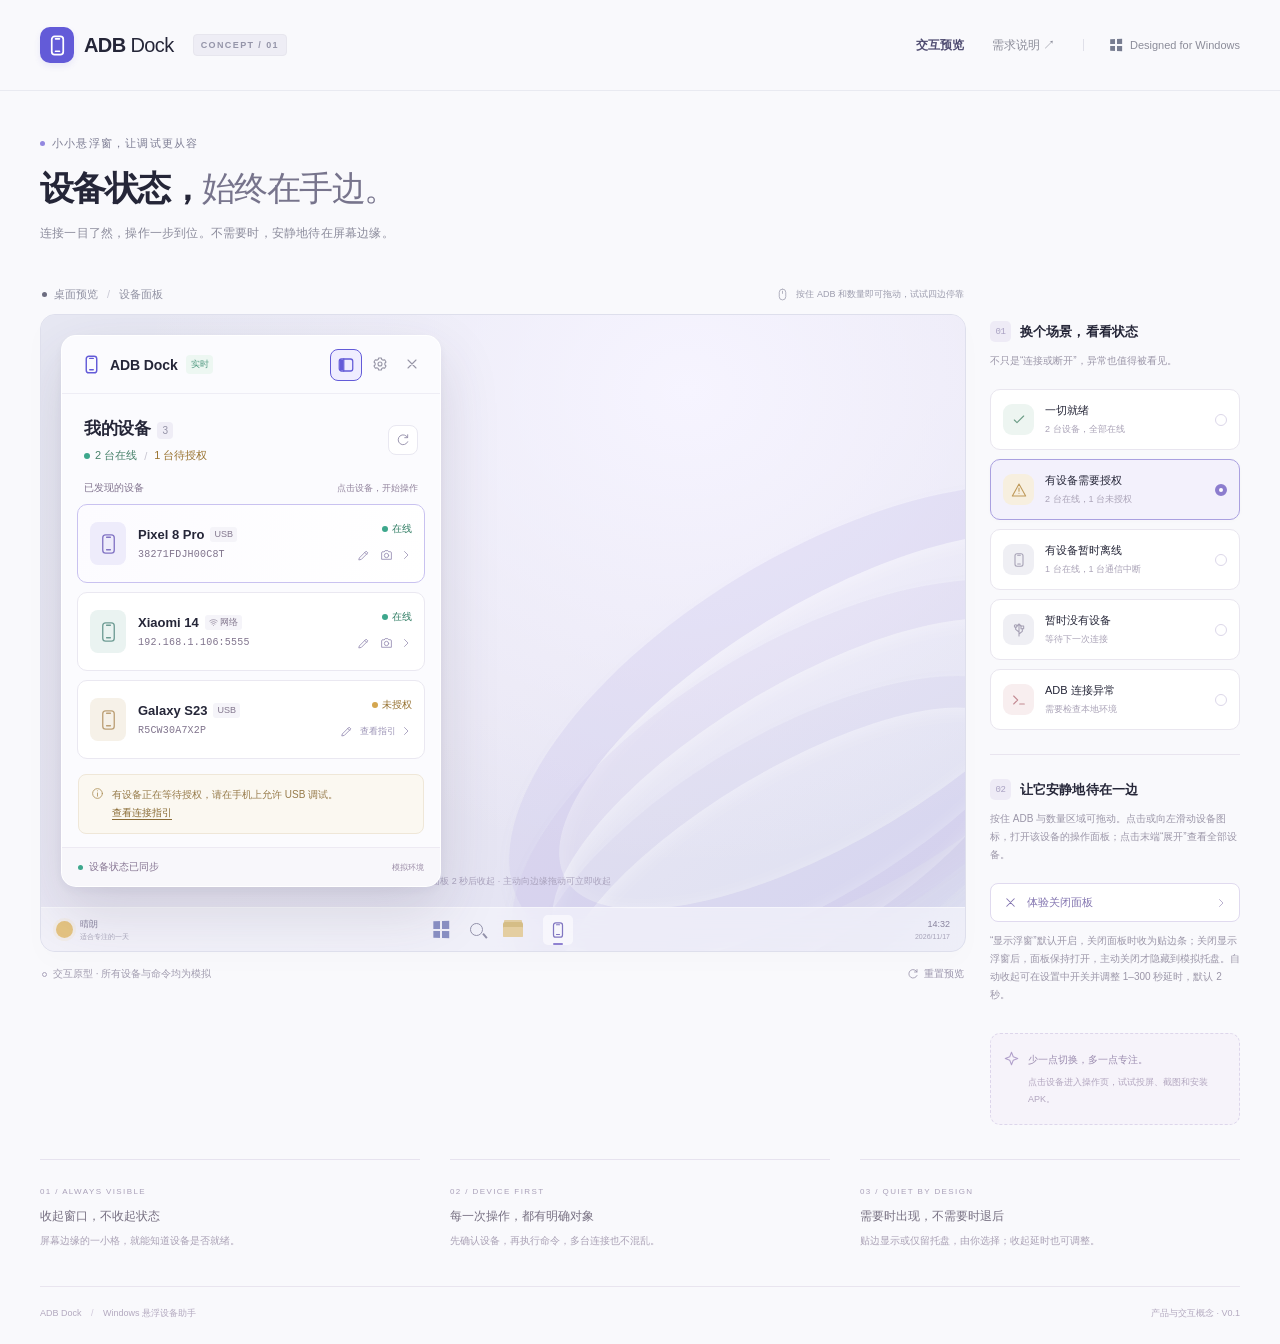
==== commit 9743223e: "fix: prepare ADB Dock v0.1.3-beta.4" ====
--- a/index.html
+++ b/index.html
@@ -39,7 +39,7 @@
 
   <header class="site-header">
     <a class="brand" href="./" aria-label="ADB Dock 首页"><span class="brand-logo"><svg><use href="#i-device"/></svg></span><span>ADB<span class="brand-light"> Dock</span></span><span class="version">CONCEPT / 01</span></a>
-    <nav aria-label="页面导航"><a class="nav-active" href="#preview">交互预览</a><a href="需求说明.md" target="_blank" rel="noopener">需求说明 <span aria-hidden="true">↗</span></a><span class="platform"><span class="windows-mark" aria-hidden="true"><i></i><i></i><i></i><i></i></span> Designed for Windows</span></nav>
+    <nav aria-label="页面导航"><a class="nav-active" href="#preview">交互预览</a><a href="docs/requirements.md" target="_blank" rel="noopener">需求说明 <span aria-hidden="true">↗</span></a><span class="platform"><span class="windows-mark" aria-hidden="true"><i></i><i></i><i></i><i></i></span> Designed for Windows</span></nav>
   </header>
 
   <main>
--- a/style.css
+++ b/style.css
@@ -1,19 +1,20 @@
 @charset "UTF-8";
 :root{color-scheme:light;--ink:#252638;--muted:#848795;--purple:#635bd8;--purple-light:#efedff;--line:#e9eaf1;--green:#25997a;--amber:#bb841a;--red:#cf565d;--font:"Segoe UI Variable", "Segoe UI", "Microsoft YaHei UI",sans-serif}
 *{box-sizing:border-box}body{margin:0;background:#f9f9fc;color:var(--ink);font-family:var(--font);font-size:14px;-webkit-font-smoothing:antialiased}button,input,select{font:inherit}button,a,input,select{-webkit-tap-highlight-color:transparent}button{cursor:pointer}button{color:inherit}button:disabled{cursor:wait;opacity:.55}button:focus-visible,a:focus-visible,input:focus-visible,select:focus-visible{outline:3px solid #9b91f1;outline-offset:3px}a{color:inherit;text-decoration:none}svg{width:20px;height:20px;fill:none;stroke:currentColor;stroke-width:1.65;stroke-linecap:round;stroke-linejoin:round;flex-shrink:0}button{border:0}button, a{touch-action:manipulation}[hidden]{display:none!important}.icon-library{position:absolute;width:0;height:0;overflow:hidden}.site-header{height:91px;max-width:1336px;padding:0 40px;margin:0 auto;display:flex;align-items:center;justify-content:space-between;border-bottom:1px solid var(--line)}.brand{display:flex;align-items:center;gap:10px;font-size:20px;font-weight:720;letter-spacing:-.6px}.brand-logo{width:34px;height:36px;background:var(--purple);border-radius:10px;color:white;display:grid;place-items:center;box-shadow:0 3px 6px #615bd31c}.brand-logo svg{width:23px;height:23px;stroke-width:1.8}.brand-light{font-weight:420}.version{font-size:9px;letter-spacing:1.4px;color:#9595a9;background:#eeedf5;border:1px solid #e7e6ee;padding:5px 7px;border-radius:4px;margin-left:9px;font-weight:600}.site-header nav{display:flex;align-items:center;gap:28px;font-size:12px;color:#8b8c99}.site-header nav a:hover{color:var(--purple)}.site-header nav .nav-active{color:#4f4c71;font-weight:600}.platform{display:flex;align-items:center;gap:8px;padding-left:26px;border-left:1px solid #e0e0e9;font-size:11px}.windows-mark{display:grid;grid-template-columns:repeat(2,5px);gap:2px;width:12px;height:12px;transform:perspective(20px) rotateY(-5deg)}.windows-mark i{background:#777c90}.intro{max-width:1256px;margin:0 auto;padding:45px 0 32px;display:flex;align-items:flex-end;justify-content:space-between}.eyebrow{font-size:11px;color:#7e7e94;display:flex;gap:7px;align-items:center;letter-spacing:1.2px}.eyebrow>span{height:5px;width:5px;background:#9388e0;border-radius:50%}h1{font-size:34px;font-weight:650;letter-spacing:-1.6px;margin:12px 0 11px;line-height:1.5}h1>span{color:#77748c;font-weight:400}.intro p{color:#8c8c9c;font-size:12px;margin:0;letter-spacing:.2px}.intro-meta{display:flex;flex-direction:column;align-items:flex-end;gap:8px;font-size:10px;color:#828293;padding-bottom:3px;letter-spacing:.4px}.intro-meta small{color:#b0b0bd;font-size:8px;letter-spacing:1.7px}.meta-line{height:2px;width:30px;background:#c6c1e5;margin-bottom:4px}.workbench{max-width:1256px;margin:0 auto;display:grid;grid-template-columns:minmax(0,1fr) 274px;gap:28px}.preview-column{min-width:0}.stage-caption{height:40px;display:flex;align-items:center;justify-content:space-between;font-size:11px;color:#9091a2;padding:0 2px}.stage-caption>span{display:flex;align-items:center;gap:7px}.caption-dot{height:5px;width:5px;background:#6c6d80;border-radius:50%}.caption-divider{color:#c9c9d5;padding:0 2px}.caption-tip{font-size:10px;color:#9d9dae}.caption-tip svg{width:13px;height:13px;stroke-width:1.4}.desktop{height:638px;position:relative;background:#e8eaf5;border:1px solid #dedfec;border-radius:15px;overflow:hidden;isolation:isolate;box-shadow:0 10px 26px #29274504}.desktop-art{position:absolute;inset:0;overflow:hidden;pointer-events:none;background:radial-gradient(ellipse at 70% 12%,#f6f4ff 0%,transparent 60%),linear-gradient(145deg,#e7e8f3,#e9e7f4 55%,#dddff1)}.ribbon{position:absolute;border-radius:50%;border:52px solid #c0b9e540;transform:rotate(-31deg);width:720px;height:340px;right:-225px;bottom:60px;box-shadow:inset 0 3px 20px #ffffff59,0 12px 24px #9991c40c}.ribbon-two{width:660px;height:300px;right:-170px;bottom:8px;border-width:42px;border-color:#c3b8e530}.ribbon-three{width:590px;height:250px;right:-118px;bottom:-36px;border-width:35px;border-color:#c3bce12e}.desktop-watermark{position:absolute;top:59px;left:31px;display:flex;flex-direction:column;gap:4px;pointer-events:none;color:#b5b2c7;font-size:12px;letter-spacing:3px;font-weight:650;line-height:1.6}.desktop-watermark small{font-size:9px;font-weight:400;letter-spacing:1.2px;margin-top:7px;color:#a8a5bb}.edge-guide{position:absolute;top:15px;bottom:62px;width:2px;border-radius:4px;background:#9381e3;opacity:0;transition:opacity .2s;pointer-events:none}.left-guide{left:5px}.right-guide{right:5px}.desktop.dragging .edge-guide{opacity:.3}.dock{width:380px;height:520px;position:absolute;left:calc(50% - 156px);top:34px;z-index:3;background:#fbfbfe;border-radius:15px;border:1px solid #ffffffeb;box-shadow:0 24px 60px #3e365326,0 4px 12px #3d365d0d;display:flex;flex-direction:column;overflow:hidden}.dock-titlebar{display:flex;align-items:center;justify-content:space-between;height:58px;min-height:58px;padding:0 14px 0 18px;border-bottom:1px solid #eeedf5;cursor:grab;touch-action:none;user-select:none}.dock-titlebar:active{cursor:grabbing}.dock-brand{display:flex;align-items:center;gap:7px;font-size:13px;letter-spacing:-.1px}.mini-logo{width:23px;height:25px;color:var(--purple);display:grid;place-items:center}.mini-logo svg{width:21px;height:21px}.dock-brand strong{font-weight:650}.live-pill{font-size:9px;background:#edf7f2;color:#4d967e;padding:3px 5px;border-radius:4px;margin-left:1px}.title-actions{display:flex;gap:3px}.icon-button{background:transparent;color:#9695a6;width:29px;height:30px;display:inline-flex;align-items:center;justify-content:center;border-radius:7px;padding:6px;flex-shrink:0}.icon-button svg{width:16px;height:16px}.icon-button:hover{background:#eeedf6;color:#61599e}.icon-button.active{color:var(--purple);background:#eeebff}.dock-content{flex:1;min-height:0;overflow-y:auto;scrollbar-width:thin;scrollbar-color:#ddd9e8 transparent}.list-overview{padding:23px 22px 18px;display:flex;justify-content:space-between;align-items:center}.overview-title{display:flex;align-items:baseline;gap:7px;margin-bottom:8px}.overview-title h2{margin:0;font-size:17px;font-weight:650;letter-spacing:-.4px}.overview-title .device-quantity{font-size:10px;color:#9492a6;background:#efedf6;padding:2px 5px;border-radius:4px;line-height:1.3}.overview-status{font-size:10px;color:#9c97a9;display:flex;align-items:center;gap:5px}.overview-status .online-text{color:#658e7b}.overview-status .status-separator{color:#c7c5d1;margin:0 2px}.overview-status .warning-text{color:#b28742}.status-dot{width:6px;height:6px;min-width:6px;border-radius:50%;display:inline-block;flex-shrink:0}.green{background:#3da78c}.amber{background:#d4a64f}.gray{background:#aaaeba}.red{background:#d5636d}.refresh-button{width:30px;height:30px;background:#fff;border:1px solid #e9e8f1;border-radius:8px;color:#9994ae;display:grid;place-items:center}.refresh-button svg{width:14px;height:14px}.refresh-button:hover{border-color:#bcb5eb;color:var(--purple)}.list-section-caption{padding:0 22px 9px;display:flex;align-items:center;justify-content:space-between;color:#a4a0b2;font-size:9px}.list-section-caption small{font-size:9px;color:#b6b2c2}.device-list{display:flex;flex-direction:column;gap:9px;padding:0 15px}.device-row{display:flex;align-items:center;gap:12px;position:relative;background:#fff;border:1px solid #eae8f1;border-radius:10px;min-height:79px;padding:13px 12px;text-align:left;transition:border-color .15s,box-shadow .15s;cursor:pointer}.device-row:hover{border-color:#c5bde9;box-shadow:0 3px 10px #51448008}.device-row.primary{border-color:#c9c2f0;background:linear-gradient(105deg,#fcfbff,#fff)}.device-avatar{height:43px;width:36px;min-width:36px;border-radius:8px;display:grid;place-items:center;background:#eeecfb;color:#8274c4}.device-avatar svg{width:23px;height:26px;stroke-width:1.4}.device-avatar.mint{background:#eaf3f1;color:#6e9c94}.device-avatar.sand{background:#f6f1e8;color:#bca076}.device-identity{flex:1;min-width:0}.device-name-line{display:flex;align-items:center;gap:6px;margin-bottom:7px}.device-name{font-size:12px;font-weight:600;white-space:nowrap;overflow:hidden;text-overflow:ellipsis}.connection-badge{display:inline-flex;align-items:center;font-size:8px;line-height:1.4;color:#a09bad;background:#f5f4f9;border-radius:3px;padding:1px 4px;white-space:nowrap}.connection-badge svg{width:9px;height:9px;margin-right:2px}.device-serial{font-size:9px;font-family:Consolas,"Cascadia Code",monospace;color:#a19cab;letter-spacing:.2px;white-space:nowrap;overflow:hidden;text-overflow:ellipsis}.device-end{display:flex;flex-direction:column;align-items:flex-end;gap:9px;flex-shrink:0}.device-state{display:flex;align-items:center;gap:4px;font-size:9px;color:#599b85}.device-state.warning{color:#b58a43}.device-state.offline{color:#9595a6}.row-action{height:20px;font-size:9px;color:#9d95b7;display:flex;align-items:center;gap:4px}.row-action svg{width:12px;height:12px}.quick-action{padding:3px;color:#9a91b7;background:none;display:grid;place-items:center;border-radius:4px}.quick-action:hover{color:var(--purple);background:var(--purple-light)}.quick-action svg{width:13px;height:13px}.auth-notice{margin:15px 16px 0;padding:11px 12px;border:1px solid #efe7d8;background:#fbf8f1;border-radius:8px;display:flex;gap:8px;align-items:flex-start;color:#ac8e56}.auth-notice>svg{width:13px;height:13px;margin-top:1px;stroke-width:1.5}.auth-notice p{margin:0;font-size:9px;line-height:1.8;color:#b1966c}.auth-notice button{background:none;color:#9c7e45;font-size:9px;padding:0;white-space:nowrap;text-decoration:underline;text-underline-offset:3px}.dock-footer{height:39px;min-height:39px;display:flex;justify-content:space-between;align-items:center;gap:8px;border-top:1px solid #edeaf3;background:#f8f7fb;padding:0 16px;font-size:9px;color:#a09aad}.footer-message{display:flex;align-items:center;gap:6px;overflow:hidden;white-space:nowrap;text-overflow:ellipsis;min-width:0}.footer-message .status-dot{height:5px;width:5px;min-width:5px}.footer-shortcut{font-size:8px;color:#b3adbf;white-space:nowrap}.edge-tab {
-  position:absolute;right:0;top:180px;z-index:4;width:52px;height:auto;
-  padding:10px 7px 6px;border-radius:14px 0 0 14px;
-  border:1px solid #e3dff0;border-right:0;background:#fdfcff;
+  position:absolute;z-index:4;width:52px;height:auto;
+  padding:10px 7px 6px;border-radius:14px;
+  border:1px solid #e3dff0;background:#fdfcff;
   box-shadow:-6px 4px 18px #49415f12;display:flex;align-items:center;
   flex-direction:column;color:var(--purple);gap:7px;
 }
-.edge-tab.side-left{left:0;right:auto;border-radius:0 14px 14px 0;border-right:1px solid #e3dff0;border-left:0}
-.edge-tab.is-dragging{box-shadow:0 10px 35px #51446533;opacity:.95;cursor:grabbing}
+.edge-tab.side-left{border-radius:0 14px 14px 0;border-left:0}
+.edge-tab.side-right{border-radius:14px 0 0 14px;border-right:0}
 .edge-tab.is-dragging .edge-summary{cursor:grabbing}
 .edge-tab.is-dragging .edge-tooltip{visibility:hidden;opacity:0}
 .edge-tab.horizontal{width:max-content;max-width:calc(100% - 16px);flex-direction:row;gap:7px;padding:8px;border:1px solid #e3dff0;align-items:center}
 .edge-tab.side-top{border-top:0;border-radius:0 0 14px 14px}
 .edge-tab.side-bottom{border-bottom:0;border-radius:14px 14px 0 0}
+.edge-tab.is-dragging{border:1px solid #e3dff0;border-radius:14px;box-shadow:0 10px 35px #51446533;opacity:.95;cursor:grabbing}
 .horizontal .edge-summary{padding:0 9px 0 0;border-bottom:0;border-right:1px solid #eeebf5;width:45px;gap:4px;border-radius:0}
 .horizontal .edge-state{font-size:8px}
 .horizontal .edge-device-list{flex-direction:row}
